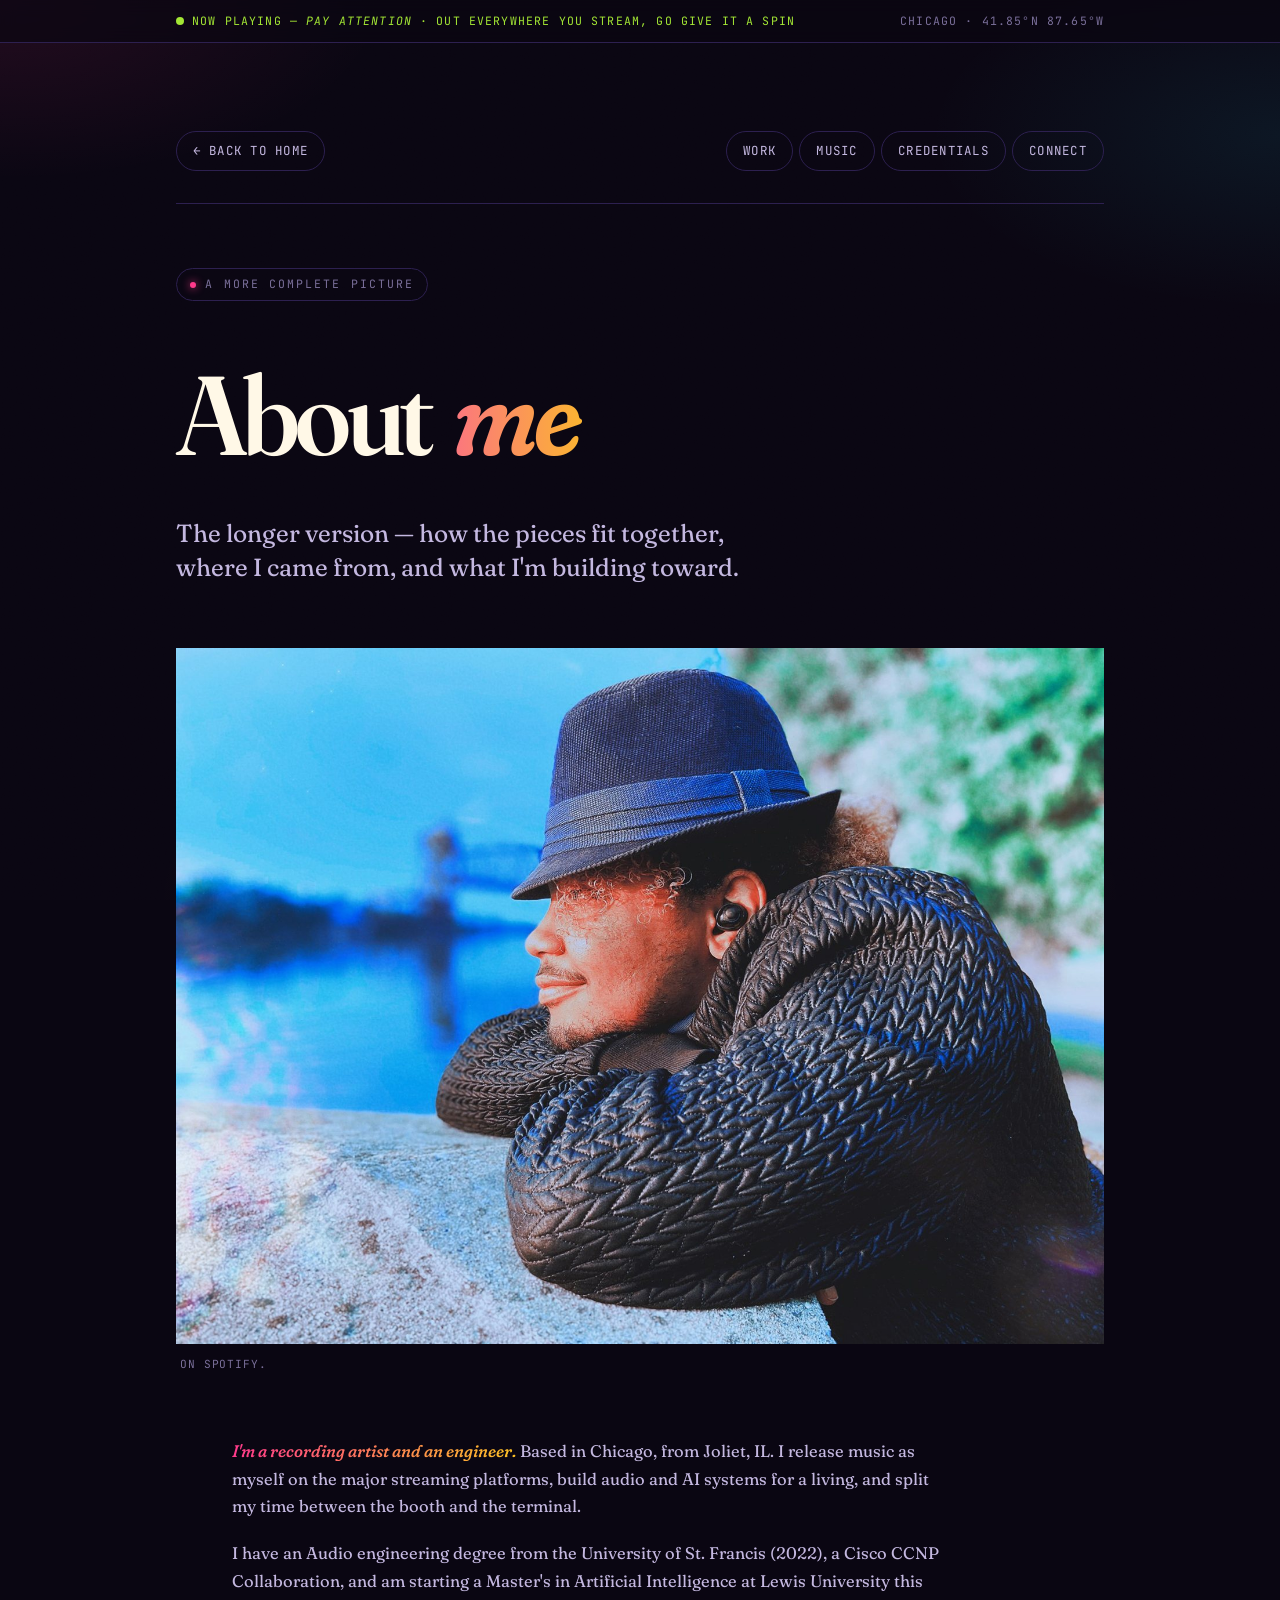
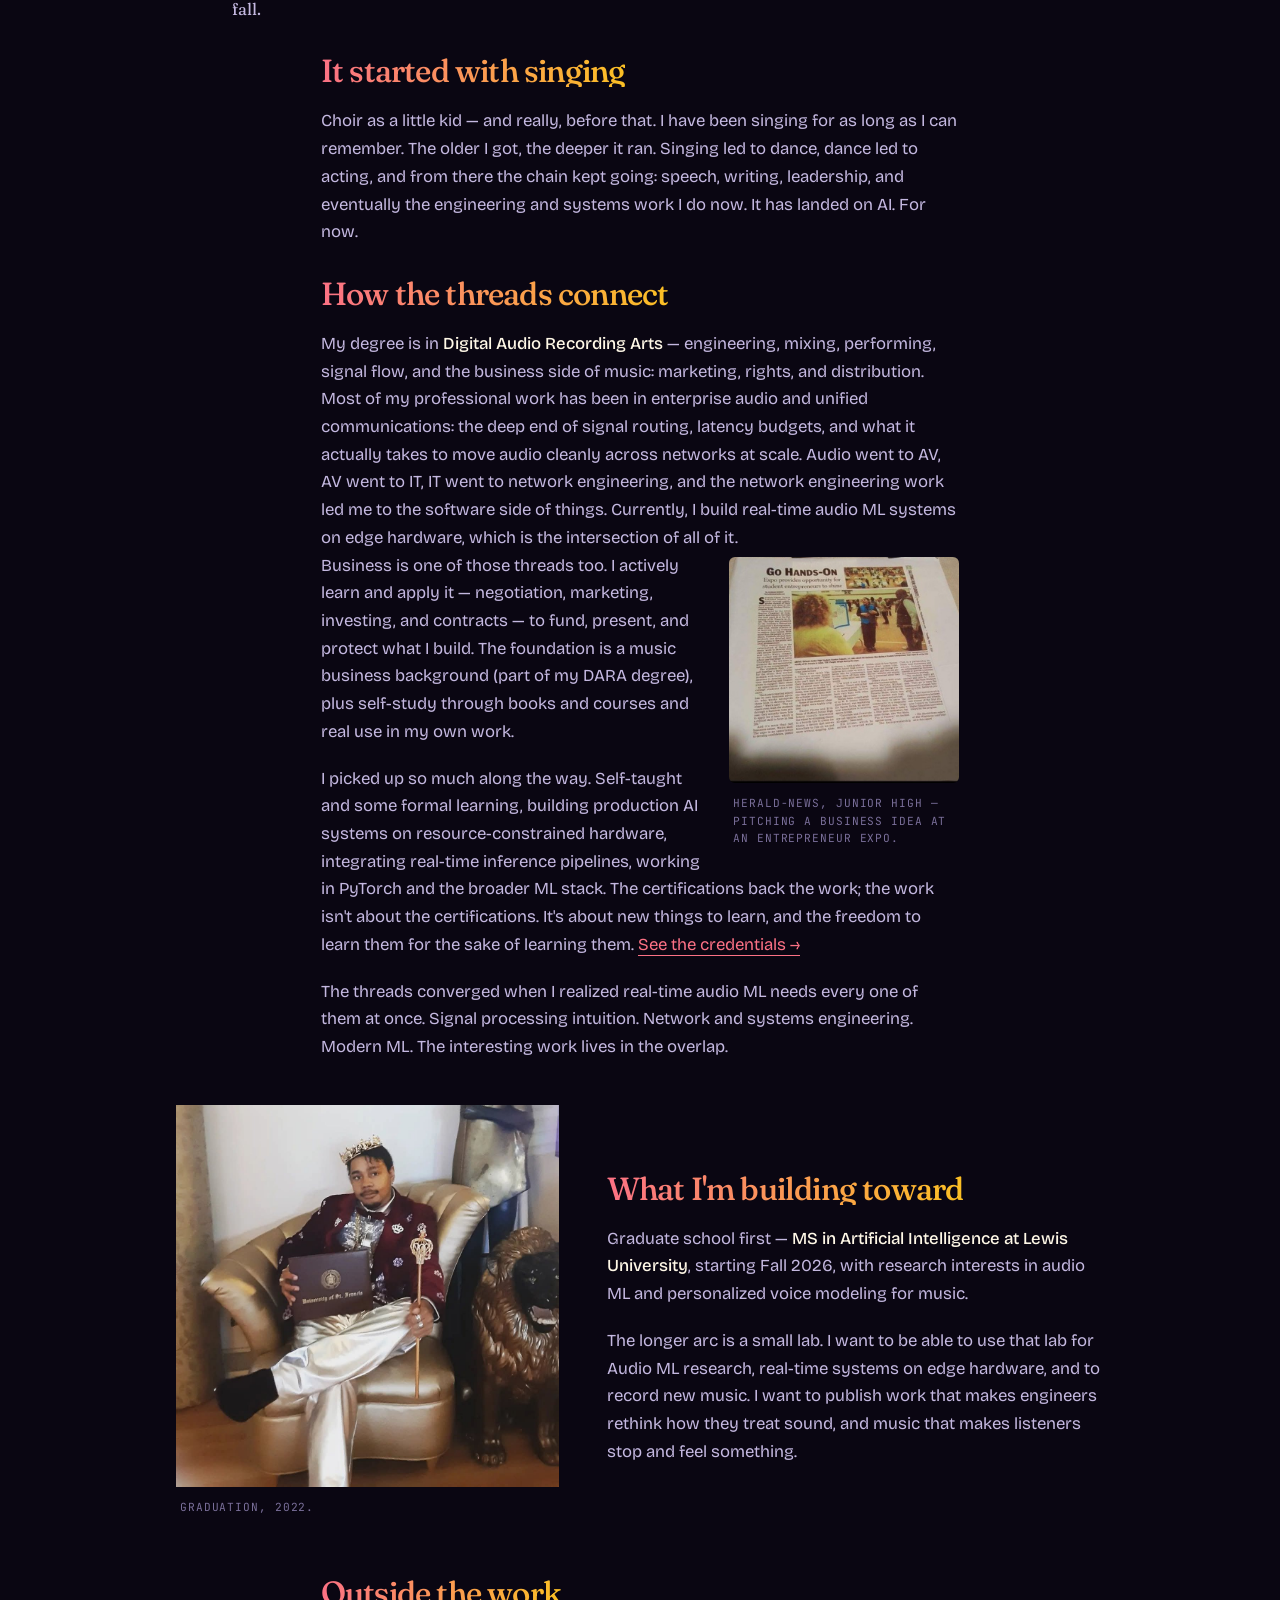
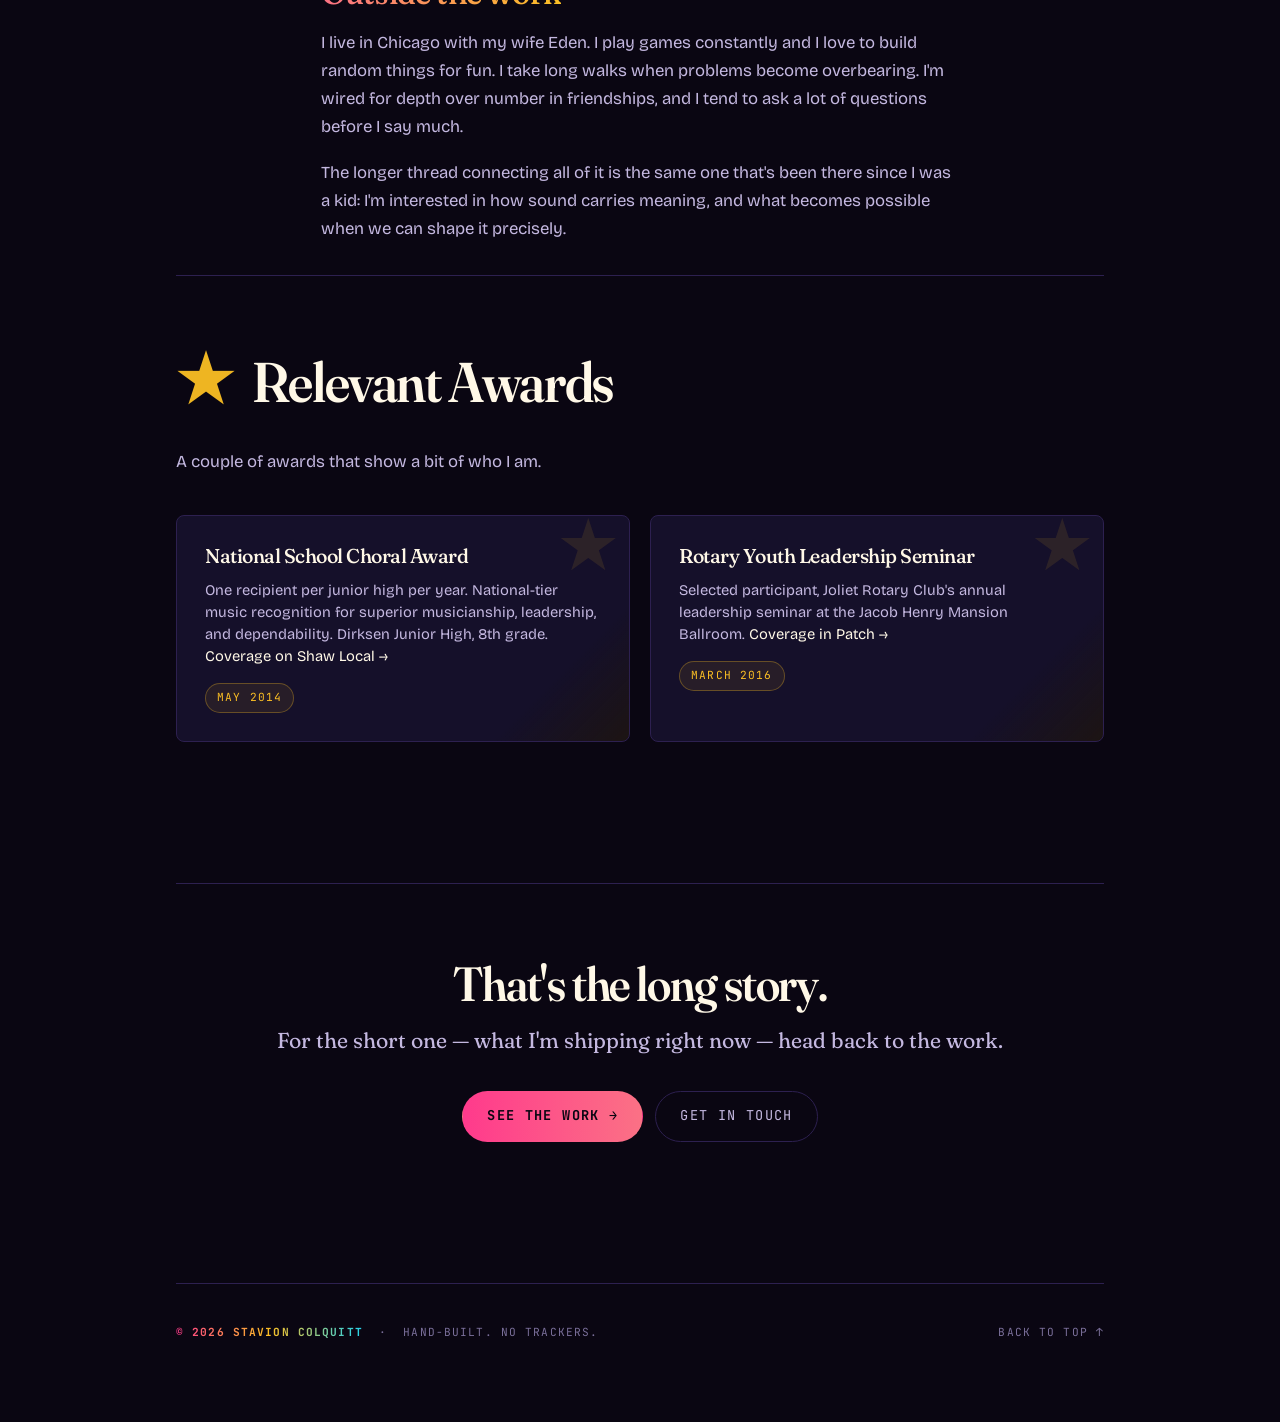
==== about.html @ 3eec1957 "Update About status bar to Now Playing; fix award link text to Shaw Local" ====
<!DOCTYPE html>
<html lang="en">
<head>
<meta charset="UTF-8">
<meta name="viewport" content="width=device-width, initial-scale=1.0">
<title>About — Stavion Colquitt</title>
<meta name="description" content="Stavion Colquitt — recording artist, audio engineer, building at the intersection of music and machine learning.">

<link rel="preconnect" href="https://fonts.googleapis.com">
<link rel="preconnect" href="https://fonts.gstatic.com" crossorigin>
<link href="https://fonts.googleapis.com/css2?family=Fraunces:opsz,wght,SOFT,WONK@9..144,300..900,0..100,0..1&family=Bricolage+Grotesque:opsz,wght@12..96,200..800&family=JetBrains+Mono:wght@400;500;700&display=swap" rel="stylesheet">

<!-- Favicon -->
<link rel="icon" type="image/svg+xml" href="favicon.svg">

<link rel="stylesheet" href="styles.css">
</head>
<body data-page="about">

<div class="grain" aria-hidden="true"></div>

<!-- STATUS BAR -->
<div class="statusbar">
  <div class="statusbar__inner">
    <span class="status-now"><span class="dot"></span> Now playing — <em>Pay Attention</em> · out everywhere you stream, go give it a spin</span>
    <span>Chicago · 41.85°N 87.65°W</span>
  </div>
</div>

<main class="container">

  <!-- TOP NAV -->
  <header class="page-header" id="top">
    <a class="back-link" href="index.html">
      <span aria-hidden="true">←</span> Back to home
    </a>

    <nav class="hero__nav" aria-label="Section navigation">
      <a href="index.html#work">Work</a>
      <a href="index.html#music">Music</a>
      <a href="credentials.html">Credentials</a>
      <a href="index.html#connect">Connect</a>
    </nav>
  </header>

  <!-- PAGE INTRO -->
  <section class="about-hero">
    <span class="hero__kicker">A more complete picture</span>
    <h1 class="page-title">About <em>me</em></h1>
    <p class="page-subtitle">
      The longer version &mdash; how the pieces fit together, where I came
      from, and what I'm building toward.
    </p>
  </section>

  <!-- HERO: present-day, Spotify artist page -->
  <figure class="photo photo--hero">
    <img src="assets/photos/photo-14.jpg" alt="Stavion Colquitt on Spotify" loading="eager">
    <figcaption>On Spotify.</figcaption>
  </figure>

  <!-- BIO LEAD -->
  <section class="bio bio--lead">
    <p>
      <strong>I'm a recording artist and an engineer.</strong> Based in
      Chicago, from Joliet, IL. I release music as myself on the major streaming
      platforms, build audio and AI systems for a living, and split my
      time between the booth and the terminal.
    </p>
    <p>
      I have an Audio engineering degree from the University of St. Francis
      (2022), a Cisco CCNP Collaboration, and am starting a Master's in
      Artificial Intelligence at Lewis University this fall.
    </p>
  </section>

  <!-- BIO: where this started -->
  <section class="bio">
    <h2 class="bio__heading">It started with singing</h2>
    <p>
      Choir as a little kid &mdash; and really, before that. I have
      been singing for as long as I can remember. The older I got, the
      deeper it ran. Singing led to dance, dance led to acting, and
      from there the chain kept going: speech, writing, leadership,
      and eventually the engineering and systems work I do now. It has
      landed on AI. For now.
    </p>
  </section>

  <!-- BIO: How the threads connect (softened — credentials live on their own page now) -->
  <section class="bio">
    <h2 class="bio__heading">How the threads connect</h2>
    <p>
      My degree is in <strong>Digital Audio Recording Arts</strong>
      &mdash; engineering, mixing, performing, signal flow, and the
      business side of music: marketing, rights, and distribution. Most of my
      professional work has been in enterprise audio and unified
      communications: the deep end of signal routing, latency budgets,
      and what it actually takes to move audio cleanly across networks
      at scale. Audio went to AV, AV went to IT, IT went to network engineering, and the network engineering work led me to the software side of things. 
      Currently, I build real-time audio ML systems on edge hardware, which is the intersection of all of it.
    </p>

    <figure class="photo photo--biz">
      <img src="assets/photos/photo-07.jpg" alt="Herald-News article: Stavion pitching a business idea at a student entrepreneur expo" loading="lazy">
      <figcaption>Herald-News, junior high &mdash; pitching a business idea at an entrepreneur expo.</figcaption>
    </figure>

    <p>
      Business is one of those threads too. I actively learn and apply it
      &mdash; negotiation, marketing, investing, and contracts &mdash; to fund,
      present, and protect what I build. The foundation is a music business
      background (part of my DARA degree), plus self-study through books and
      courses and real use in my own work.
    </p>
    <p>
      I picked up so much along the way. Self-taught and some formal learning,
      building production AI systems on resource-constrained
      hardware, integrating real-time inference pipelines, working in
      PyTorch and the broader ML stack. The certifications back the
      work; the work isn't about the certifications. It's about new things to learn, and the freedom to learn them for the sake of learning them.
      <a href="credentials.html">See the credentials &rarr;</a>
    </p>
    <p>
      The threads converged when I realized real-time audio ML
      needs every one of them at once. Signal processing intuition.
      Network and systems engineering. Modern ML. The interesting work
      lives in the overlap.
    </p>
  </section>

  <!-- PHOTO + SIDE BIO: graduation, what I'm building toward -->
  <div class="photo-with-text">
    <figure class="photo">
      <img src="assets/photos/photo-04.jpg" alt="College graduation with crown and scepter" loading="lazy">
      <figcaption>Graduation, 2022.</figcaption>
    </figure>

    <div class="bio bio--side">
      <h2 class="bio__heading">What I'm building toward</h2>
      <p>
        Graduate school first &mdash; <strong>MS in Artificial
        Intelligence at Lewis University</strong>, starting Fall 2026,
        with research interests in audio ML and personalized voice
        modeling for music.
      </p>
      <p>
        The longer arc is a small lab. I want to be able to use that lab for Audio ML research, real-time
        systems on edge hardware, and to record new music. I want to
        publish work that makes engineers rethink how they treat sound,
        and music that makes listeners stop and feel something.
      </p>
    </div>
  </div>

  <!-- BIO: outside the work -->
  <section class="bio">
    <h2 class="bio__heading">Outside the work</h2>
    <p>
      I live in Chicago with my wife Eden. I play games constantly
      and I love to build random things for fun. I take long walks when
      problems become overbearing. I'm wired for depth over
      number in friendships, and I tend to ask a lot of questions
      before I say much.
    </p>
    <p>
      The longer thread connecting all of it is the same one that's
      been there since I was a kid: I'm interested in how sound carries
      meaning, and what becomes possible when we can shape it
      precisely.
    </p>
  </section>

  <!-- RELEVANT AWARDS -->
  <section class="section" id="honors" style="--accent: var(--gold);">
    <div class="section__head">
      <span class="section__num">★</span>
      <h2 class="section__title">Relevant Awards</h2>
    </div>
    <p class="section__intro">
      A couple of awards that show a bit of who I am.
    </p>
    <div class="honors-grid">
      <div class="honor-card">
        <h3 class="honor-card__title">National School Choral Award</h3>
        <p class="honor-card__desc">
          One recipient per junior high per year. National-tier music
          recognition for superior musicianship, leadership, and
          dependability. Dirksen Junior High, 8th grade.
          <a href="https://www.shawlocal.com/2014/05/29/d-86-eighth-grade-students-receive-music-awards/amt1aq/" target="_blank" rel="noopener">Coverage on Shaw Local &rarr;</a>
        </p>
        <span class="honor-card__year">May 2014</span>
      </div>

      <div class="honor-card">
        <h3 class="honor-card__title">Rotary Youth Leadership Seminar</h3>
        <p class="honor-card__desc">
          Selected participant, Joliet Rotary Club's annual leadership
          seminar at the Jacob Henry Mansion Ballroom.
          <a href="https://patch.com/illinois/joliet/joliet-central-students-participate-rotary-youth-leadership-seminar-0" target="_blank" rel="noopener">Coverage in Patch &rarr;</a>
        </p>
        <span class="honor-card__year">March 2016</span>
      </div>
    </div>
  </section>

  <!-- CTA -->
  <section class="cta">
    <h2 class="cta__heading">That's the long story.</h2>
    <p class="cta__sub">For the short one &mdash; what I'm shipping right now &mdash; head back to the work.</p>
    <div class="cta__buttons">
      <a class="cta__btn cta__btn--primary" href="index.html#work">See the work →</a>
      <a class="cta__btn" href="index.html#connect">Get in touch</a>
    </div>
  </section>

  <!-- FOOTER -->
  <footer class="footer">
    <div><span class="footer__brand">© 2026 Stavion Colquitt</span> &nbsp;·&nbsp; Hand-built. No trackers.</div>
    <a href="#top">Back to top ↑</a>
  </footer>

  <!-- LIGHTBOX -->
  <div class="lightbox" id="lightbox" role="dialog" aria-modal="true" aria-hidden="true" aria-label="Image viewer">
    <button class="lightbox__close" id="lightbox-close" aria-label="Close image viewer" type="button">&times;</button>
    <div class="lightbox__inner">
      <img class="lightbox__img" id="lightbox-img" src="" alt="">
      <p class="lightbox__caption" id="lightbox-caption"></p>
    </div>
  </div>

</main>

<script>
(function() {
  const lightbox = document.getElementById('lightbox');
  if (!lightbox) return;

  const lightboxImg = document.getElementById('lightbox-img');
  const lightboxCaption = document.getElementById('lightbox-caption');
  const closeBtn = document.getElementById('lightbox-close');

  function openLightbox(src, alt, caption) {
    lightboxImg.src = src;
    lightboxImg.alt = alt || '';
    lightboxCaption.textContent = caption || '';
    lightbox.classList.add('is-open');
    lightbox.setAttribute('aria-hidden', 'false');
    document.body.style.overflow = 'hidden';
    closeBtn.focus();
  }

  function closeLightbox() {
    lightbox.classList.remove('is-open');
    lightbox.setAttribute('aria-hidden', 'true');
    document.body.style.overflow = '';
    setTimeout(function() { lightboxImg.src = ''; }, 300);
  }

  document.querySelectorAll('.photo img').forEach(function(img) {
    img.addEventListener('click', function() {
      const figure = this.closest('figure');
      const captionEl = figure ? figure.querySelector('figcaption') : null;
      const captionText = captionEl ? captionEl.textContent.trim() : '';
      openLightbox(this.src, this.alt, captionText);
    });
  });

  closeBtn.addEventListener('click', closeLightbox);

  lightbox.addEventListener('click', function(e) {
    if (e.target === lightbox) closeLightbox();
  });

  document.addEventListener('keydown', function(e) {
    if (e.key === 'Escape' && lightbox.classList.contains('is-open')) {
      closeLightbox();
    }
  });
})();
</script>

</body>
</html>
---- styles.css ----
/* ==============================================
   STAVION COLQUITT — shared styles for index + about
   Aesthetic: late-night studio, multi-color, alive
   ============================================== */

*,*::before,*::after { box-sizing: border-box; margin: 0; padding: 0; }
html { scroll-behavior: smooth; scroll-padding-top: 2rem; }
img, iframe { max-width: 100%; display: block; }

:root {
  --bg:        #0a0612;
  --bg-2:      #15102a;
  --bg-3:      #1f1640;
  --rule:      #2d2050;
  --ink:       #fff8e7;
  --ink-soft:  #c4b8e0;
  --ink-faint: #7a6f9a;

  --pink:   #ff3a8c;
  --cyan:   #22d3ee;
  --violet: #a78bfa;
  --gold:   #fbbf24;
  --lime:   #a3e635;
  --coral:  #fb7185;
  --orange: #f97316;

  --font-display: 'Fraunces', 'Georgia', serif;
  --font-body:    'Bricolage Grotesque', 'Helvetica Neue', system-ui, sans-serif;
  --font-mono:    'JetBrains Mono', 'SF Mono', 'Menlo', monospace;

  --content-w: 64rem;
  --ease: cubic-bezier(0.2, 0.7, 0.2, 1);
}

body {
  font-family: var(--font-body);
  font-size: clamp(0.95rem, 0.85rem + 0.4vw, 1.05rem);
  line-height: 1.6;
  color: var(--ink);
  background: var(--bg);
  background-image:
    radial-gradient(ellipse 60% 40% at 0% 0%, rgba(255, 58, 140, 0.10) 0%, transparent 50%),
    radial-gradient(ellipse 50% 35% at 100% 15%, rgba(34, 211, 238, 0.08) 0%, transparent 55%),
    radial-gradient(ellipse 70% 45% at 50% 100%, rgba(251, 191, 36, 0.06) 0%, transparent 55%);
  background-attachment: fixed;
  min-height: 100vh;
  -webkit-font-smoothing: antialiased;
  overflow-x: hidden;
}

.grain {
  position: fixed; inset: 0; pointer-events: none; z-index: 1;
  opacity: 0.04; mix-blend-mode: overlay;
  background-image: url("data:image/svg+xml;utf8,<svg xmlns='http://www.w3.org/2000/svg' width='180' height='180'><filter id='n'><feTurbulence type='fractalNoise' baseFrequency='0.85' numOctaves='2' seed='3'/><feColorMatrix values='0 0 0 0 1 0 0 0 0 0.9 0 0 0 0 0.95 0 0 0 0.7 0'/></filter><rect width='180' height='180' filter='url(%23n)' opacity='0.65'/></svg>");
}

h1, h2, h3 {
  font-family: var(--font-display);
  font-weight: 600;
  line-height: 1;
  letter-spacing: -0.025em;
  font-variation-settings: "opsz" 144, "SOFT" 30, "WONK" 0;
  color: var(--ink);
}

em { font-style: italic; font-variation-settings: "opsz" 144, "SOFT" 100, "WONK" 1; }

.mono { font-family: var(--font-mono); font-size: 0.78rem; letter-spacing: 0.06em; text-transform: uppercase; }

a { color: var(--ink); text-decoration: none; transition: color 180ms var(--ease); }

code {
  font-family: var(--font-mono);
  font-size: 0.85em;
  background: rgba(255, 248, 231, 0.06);
  padding: 0.1em 0.4em;
  border-radius: 3px;
  color: var(--cyan);
}

/* ============================================================
   STATUS BAR
   ============================================================ */
.statusbar {
  position: relative; z-index: 3;
  border-bottom: 1px solid var(--rule);
  background: rgba(10, 6, 18, 0.7);
  backdrop-filter: blur(8px);
}
.statusbar__inner {
  max-width: var(--content-w); margin: 0 auto;
  padding: 0.75rem clamp(1.25rem, 4vw, 3rem);
  display: flex; justify-content: space-between; align-items: center;
  flex-wrap: wrap; gap: 1rem;
  font-family: var(--font-mono); font-size: 0.72rem;
  letter-spacing: 0.1em; text-transform: uppercase; color: var(--ink-faint);
}
.status-now { display: inline-flex; align-items: center; gap: 0.5rem; color: var(--lime); }
.dot {
  display: inline-block;
  width: 8px; height: 8px; border-radius: 50%; background: var(--lime);
  animation: pulse 2s infinite;
}
@keyframes pulse {
  0%   { box-shadow: 0 0 0 0 rgba(163, 230, 53, 0.6); }
  70%  { box-shadow: 0 0 0 8px rgba(163, 230, 53, 0); }
  100% { box-shadow: 0 0 0 0 rgba(163, 230, 53, 0); }
}

.container {
  position: relative; z-index: 2;
  max-width: var(--content-w); margin: 0 auto;
  padding: clamp(2rem, 5vw, 4rem) clamp(1.25rem, 4vw, 3rem);
}

/* ============================================================
   HERO (home page)
   ============================================================ */
.hero { padding: clamp(2rem, 6vw, 5rem) 0 clamp(3rem, 8vw, 6rem); position: relative; }

.hero__kicker {
  display: inline-flex; align-items: center; gap: 0.6rem;
  font-family: var(--font-mono); font-size: 0.72rem;
  letter-spacing: 0.18em; text-transform: uppercase;
  color: var(--ink-faint); margin-bottom: 2rem;
  padding: 0.4rem 0.8rem; border: 1px solid var(--rule); border-radius: 999px;
}
.hero__kicker::before {
  content: ""; width: 6px; height: 6px; border-radius: 50%;
  background: var(--pink); box-shadow: 0 0 8px var(--pink);
}

.hero__name {
  font-size: clamp(3.5rem, 13vw, 9rem);
  font-weight: 600; line-height: 0.88;
  letter-spacing: -0.04em; margin-bottom: 2rem;
  font-variation-settings: "opsz" 144, "SOFT" 30, "WONK" 0;
  background: linear-gradient(100deg,
    var(--ink) 0%, var(--ink) 30%,
    var(--pink) 45%, var(--gold) 60%,
    var(--cyan) 78%, var(--ink) 95%);
  background-size: 200% 100%;
  background-position: 0% 50%;
  -webkit-background-clip: text; background-clip: text;
  -webkit-text-fill-color: transparent; color: transparent;
  animation: sweep 8s ease-in-out infinite;
}
@keyframes sweep {
  0%, 100% { background-position: 0% 50%; }
  50%      { background-position: 100% 50%; }
}

.hero__tag {
  font-family: var(--font-display);
  font-size: clamp(1.35rem, 2.6vw, 1.85rem);
  line-height: 1.3; font-weight: 400; max-width: 32ch;
  color: var(--ink-soft);
  font-variation-settings: "opsz" 36, "SOFT" 60;
  margin-bottom: 2.5rem;
}
.hero__tag b {
  font-weight: 400;
  background: linear-gradient(90deg, var(--pink), var(--coral));
  -webkit-background-clip: text; background-clip: text;
  -webkit-text-fill-color: transparent;
}

.hero__nav { display: flex; flex-wrap: wrap; gap: 0.4rem; }
.hero__nav a {
  font-family: var(--font-mono); font-size: 0.78rem;
  letter-spacing: 0.1em; text-transform: uppercase;
  padding: 0.55rem 1rem;
  border: 1px solid var(--rule); border-radius: 999px;
  color: var(--ink-soft);
  transition: all 200ms var(--ease);
}
.hero__nav a:hover { border-color: currentColor; transform: translateY(-2px); }
.hero__nav a:nth-child(1):hover { color: var(--cyan); }
.hero__nav a:nth-child(2):hover { color: var(--pink); }
.hero__nav a:nth-child(3):hover { color: var(--violet); }
.hero__nav a:nth-child(4):hover { color: var(--lime); }
.hero__nav a:nth-child(5):hover { color: var(--coral); }

/* ============================================================
   STATS
   ============================================================ */
.stats {
  display: grid; grid-template-columns: repeat(3, 1fr); gap: 0;
  border-top: 1px solid var(--rule); border-bottom: 1px solid var(--rule);
  margin-bottom: 4rem;
}
.stat { padding: 1.5rem clamp(0.75rem, 2vw, 1.5rem); border-right: 1px solid var(--rule); }
.stat:last-child { border-right: none; }
.stat__num {
  font-family: var(--font-display);
  font-size: clamp(1.75rem, 4vw, 2.75rem);
  font-weight: 600; line-height: 1;
  font-variation-settings: "opsz" 96, "SOFT" 30;
  margin-bottom: 0.4rem;
}
.stat:nth-child(1) .stat__num { color: var(--cyan); }
.stat:nth-child(2) .stat__num { color: var(--pink); }
.stat:nth-child(3) .stat__num { color: var(--violet); }
.stat__label {
  font-family: var(--font-mono); font-size: 0.65rem;
  letter-spacing: 0.1em; text-transform: uppercase;
  color: var(--ink-faint); line-height: 1.3;
}
@media (max-width: 640px) {
  .stats { grid-template-columns: 1fr; }
  .stat { border-right: none; border-bottom: 1px solid var(--rule); }
  .stat:last-child { border-bottom: none; }
}

/* ============================================================
   SECTIONS
   ============================================================ */
.section { padding: clamp(3rem, 6vw, 5rem) 0; border-top: 1px solid var(--rule); position: relative; }
.section__head {
  display: flex; align-items: baseline; gap: 1.25rem;
  margin-bottom: 2.5rem; flex-wrap: wrap;
}
.section__num {
  font-family: var(--font-mono); font-weight: 700;
  font-size: clamp(2.5rem, 6vw, 4rem); line-height: 0.85;
  letter-spacing: -0.02em;
  color: var(--accent, var(--ink)); opacity: 0.95;
}
.section__title {
  font-family: var(--font-display);
  font-size: clamp(2rem, 5vw, 3.5rem);
  line-height: 0.95; font-weight: 600;
  font-variation-settings: "opsz" 96, "SOFT" 30;
}
.section__intro {
  font-size: 1.05rem; line-height: 1.55;
  max-width: 65ch; color: var(--ink-soft); margin-bottom: 2.5rem;
}
.section__intro a { color: var(--accent); border-bottom: 1px solid currentColor; padding-bottom: 0.05em; }

#work    { --accent: var(--cyan);   }
#music   { --accent: var(--pink);   }
#study   { --accent: var(--violet); }
#socials { --accent: var(--orange); }
#connect { --accent: var(--lime);   }

/* ============================================================
   PROJECTS
   ============================================================ */
.projects { display: grid; grid-template-columns: repeat(auto-fit, minmax(min(100%, 22rem), 1fr)); gap: 1.25rem; }
.project {
  background: var(--bg-2);
  border: 1px solid var(--rule);
  border-top: 3px solid var(--accent);
  border-radius: 6px; padding: 1.5rem; position: relative;
  transition: transform 250ms var(--ease), border-color 250ms var(--ease), box-shadow 250ms var(--ease);
}
.project:hover {
  transform: translateY(-4px);
  box-shadow: 0 12px 32px -8px rgba(0, 0, 0, 0.5), 0 0 0 1px var(--accent);
}
.project__head {
  display: flex; justify-content: space-between; align-items: baseline;
  flex-wrap: wrap; gap: 0.5rem 1rem; margin-bottom: 0.85rem;
}
.project__title { font-size: 1.4rem; font-variation-settings: "opsz" 48, "SOFT" 40; font-weight: 600; line-height: 1.1; }
.project__year { color: var(--accent); font-family: var(--font-mono); font-size: 0.75rem; letter-spacing: 0.08em; }
.project__desc { color: var(--ink-soft); font-size: 0.95rem; line-height: 1.55; margin-bottom: 1.2rem; }
.project__tags { display: flex; flex-wrap: wrap; gap: 0.4rem; list-style: none; margin-bottom: 1.25rem; }
.project__tags li {
  font-family: var(--font-mono); font-size: 0.68rem;
  padding: 0.25rem 0.6rem;
  background: rgba(34, 211, 238, 0.1);
  border: 1px solid rgba(34, 211, 238, 0.25);
  color: var(--cyan); border-radius: 3px; letter-spacing: 0.04em;
}
.project__link {
  font-family: var(--font-mono); font-size: 0.75rem;
  text-transform: uppercase; letter-spacing: 0.1em;
  color: var(--accent); display: inline-flex; align-items: center; gap: 0.4rem;
  border-bottom: 1px solid currentColor; padding-bottom: 0.15rem;
  transition: gap 200ms var(--ease);
}
.project__link:hover { gap: 0.7rem; }
.project--ghost { opacity: 0.65; background: transparent; border-style: dashed; }
.project--ghost .project__title { font-style: italic; }

/* ============================================================
   MUSIC
   ============================================================ */
.music-grid { display: grid; grid-template-columns: 1fr; gap: 2rem; align-items: start; }
@media (min-width: 780px) { .music-grid { grid-template-columns: 1.5fr 1fr; } }
.music-embed { border-radius: 12px; overflow: hidden; border: 1px solid var(--rule); background: var(--bg-2); position: relative; }
.music-embed::before {
  content: "♪ NOW PLAYING";
  position: absolute; top: 0.85rem; left: 0.85rem; z-index: 2;
  font-family: var(--font-mono); font-size: 0.65rem;
  letter-spacing: 0.15em; color: var(--pink);
  background: rgba(10, 6, 18, 0.8); padding: 0.3rem 0.65rem;
  border-radius: 999px; border: 1px solid var(--pink);
  pointer-events: none;
}
.music-embed iframe { width: 100%; height: 380px; border: none; }
.music-links { list-style: none; display: flex; flex-direction: column; gap: 0; }
.music-links li { border-bottom: 1px solid var(--rule); }
.music-links li:last-child { border-bottom: none; }
.music-links a {
  display: flex; justify-content: space-between; align-items: center;
  padding: 1rem 0.25rem;
  font-family: var(--font-mono); font-size: 0.82rem;
  letter-spacing: 0.04em; text-transform: uppercase;
  transition: all 200ms var(--ease);
}
.music-links a::after { content: "→"; color: var(--pink); transition: transform 200ms var(--ease); }
.music-links a:hover { color: var(--pink); padding-left: 0.75rem; }
.music-links a:hover::after { transform: translateX(4px); }

/* ============================================================
   TIMELINE
   ============================================================ */
.timeline { list-style: none; display: flex; flex-direction: column; gap: 0; position: relative; padding-left: 1.5rem; }
.timeline::before {
  content: ""; position: absolute;
  left: 0; top: 1rem; bottom: 1rem; width: 2px;
  background: linear-gradient(to bottom, var(--violet) 0%, var(--rule) 25%, var(--rule) 100%);
}
.timeline__item {
  display: grid; grid-template-columns: 7rem 1fr; gap: 1.5rem;
  padding: 1.5rem 0 1.5rem 1.5rem; position: relative;
}
.timeline__item::before {
  content: ""; position: absolute;
  left: -1.5rem; top: 2rem;
  width: 12px; height: 12px;
  background: var(--bg-2); border: 2px solid var(--ink-faint);
  border-radius: 50%; z-index: 2;
  transform: translate(-50%, -50%);
}
.timeline__item--current::before {
  background: var(--lime); border-color: var(--lime);
  animation: pulse-current 2.5s infinite;
}
@keyframes pulse-current {
  0%, 100% { box-shadow: 0 0 0 0 rgba(163, 230, 53, 0.6); }
  50%      { box-shadow: 0 0 0 10px rgba(163, 230, 53, 0); }
}
.timeline__year { color: var(--violet); font-family: var(--font-mono); font-size: 0.78rem; letter-spacing: 0.06em; text-transform: uppercase; padding-top: 0.4rem; }
.timeline__title { font-size: 1.35rem; font-variation-settings: "opsz" 48, "SOFT" 40; font-weight: 500; margin-bottom: 0.3rem; line-height: 1.2; }
.timeline__where { color: var(--ink-soft); font-size: 0.95rem; margin-bottom: 0.4rem; }
.timeline__note {
  font-family: var(--font-mono); font-size: 0.7rem; color: var(--lime);
  letter-spacing: 0.1em; text-transform: uppercase;
  display: inline-flex; align-items: center; gap: 0.4rem;
  padding: 0.3rem 0.65rem;
  background: rgba(163, 230, 53, 0.08);
  border: 1px solid rgba(163, 230, 53, 0.3);
  border-radius: 999px;
}
.timeline__note .dot { background: var(--lime); width: 6px; height: 6px; }
@media (max-width: 640px) { .timeline__item { grid-template-columns: 1fr; gap: 0.3rem; } }

/* ============================================================
   HONORS (now on about page)
   ============================================================ */
.honors-grid { display: grid; grid-template-columns: repeat(auto-fit, minmax(min(100%, 20rem), 1fr)); gap: 1.25rem; }
.honor-card {
  padding: 1.75rem;
  background: linear-gradient(135deg, var(--bg-2) 0%, var(--bg-2) 80%, rgba(251, 191, 36, 0.08) 100%);
  border: 1px solid var(--rule); border-radius: 8px;
  position: relative; overflow: hidden;
  transition: all 300ms var(--ease);
}
.honor-card::before {
  content: "★"; position: absolute;
  top: -0.5rem; right: 0.5rem; font-size: 4.5rem;
  color: var(--gold); opacity: 0.1;
  font-family: var(--font-display); line-height: 1;
}
.honor-card:hover { border-color: var(--gold); transform: translateY(-3px); }
.honor-card:hover::before { opacity: 0.18; }
.honor-card__title { font-size: 1.25rem; font-variation-settings: "opsz" 48, "SOFT" 50; font-weight: 500; margin-bottom: 0.7rem; line-height: 1.2; position: relative; z-index: 1; }
.honor-card__desc { font-size: 0.92rem; color: var(--ink-soft); line-height: 1.5; margin-bottom: 1rem; position: relative; z-index: 1; }
.honor-card__year {
  font-family: var(--font-mono); font-size: 0.7rem; color: var(--gold);
  letter-spacing: 0.1em; text-transform: uppercase;
  padding: 0.3rem 0.7rem;
  background: rgba(251, 191, 36, 0.08);
  border: 1px solid rgba(251, 191, 36, 0.3);
  border-radius: 999px; display: inline-block; position: relative; z-index: 1;
}

/* ============================================================
   CONNECT
   ============================================================ */
.connect-grid { display: grid; grid-template-columns: repeat(auto-fit, minmax(min(100%, 14rem), 1fr)); gap: 0.85rem; }
.connect-card {
  padding: 1.25rem;
  border: 1px solid var(--rule); border-radius: 8px;
  background: var(--bg-2);
  transition: all 200ms var(--ease); display: block;
}
.connect-card:hover { border-color: var(--lime); transform: translateY(-2px); background: var(--bg-3); }
.connect-card__label { font-family: var(--font-mono); font-size: 0.65rem; letter-spacing: 0.15em; text-transform: uppercase; color: var(--lime); margin-bottom: 0.5rem; }
.connect-card__value { font-family: var(--font-mono); font-size: 0.92rem; color: var(--ink); }

/* ============================================================
   ABOUT-ME PAGE — specific layout
   ============================================================ */

/* Top nav with back link */
.page-header {
  display: flex;
  justify-content: space-between;
  align-items: center;
  flex-wrap: wrap;
  gap: 1.25rem;
  padding: 1.5rem 0 2rem;
  border-bottom: 1px solid var(--rule);
  margin-bottom: clamp(2rem, 5vw, 4rem);
}

.back-link {
  font-family: var(--font-mono);
  font-size: 0.78rem;
  letter-spacing: 0.1em;
  text-transform: uppercase;
  color: var(--ink-soft);
  display: inline-flex;
  align-items: center;
  gap: 0.5rem;
  padding: 0.55rem 1rem;
  border: 1px solid var(--rule);
  border-radius: 999px;
  transition: all 200ms var(--ease);
}
.back-link:hover { color: var(--coral); border-color: var(--coral); transform: translateX(-3px); }

.back-links {
  display: flex;
  flex-wrap: wrap;
  gap: 0.5rem;
}

/* About hero */
.about-hero {
  margin-bottom: clamp(2.5rem, 5vw, 4rem);
}

.page-title {
  font-size: clamp(3rem, 10vw, 7rem);
  line-height: 1.0;
  font-weight: 600;
  letter-spacing: -0.04em;
  margin: 1.25rem 0 1.5rem;
  font-variation-settings: "opsz" 144, "SOFT" 30, "WONK" 0;
  padding-bottom: 0.1em;
}
.page-title em {
  background: linear-gradient(90deg, var(--coral), var(--gold));
  -webkit-background-clip: text;
  background-clip: text;
  -webkit-text-fill-color: transparent;
  display: inline-block;
  padding: 0.05em 0.25em 0.1em 0.1em;
  margin-right: -0.15em;
}

.page-subtitle {
  font-family: var(--font-display);
  font-size: clamp(1.25rem, 2.2vw, 1.55rem);
  line-height: 1.35;
  font-weight: 400;
  color: var(--ink-soft);
  max-width: 38ch;
  font-variation-settings: "opsz" 36, "SOFT" 60;
}

/* PHOTO components */
.photo {
  margin: 0 0 1rem;
}

.photo--hero {
  margin: 0 0 clamp(2.5rem, 5vw, 4rem);
}

.photo-placeholder {
  width: 100%;
  background:
    linear-gradient(135deg, rgba(255, 58, 140, 0.08) 0%, transparent 50%),
    linear-gradient(225deg, rgba(34, 211, 238, 0.08) 0%, transparent 50%),
    linear-gradient(45deg, rgba(251, 191, 36, 0.05) 0%, transparent 50%),
    var(--bg-2);
  border: 1px dashed var(--rule);
  border-radius: 10px;
  display: grid;
  place-items: center;
  position: relative;
  overflow: hidden;
  transition: border-color 250ms var(--ease);
}
.photo-placeholder:hover { border-color: var(--coral); }
.photo-placeholder[data-ratio="16/9"] { aspect-ratio: 16 / 9; }
.photo-placeholder[data-ratio="4/5"]  { aspect-ratio: 4 / 5; }
.photo-placeholder[data-ratio="3/4"]  { aspect-ratio: 3 / 4; }
.photo-placeholder[data-ratio="1/1"]  { aspect-ratio: 1 / 1; }
.photo-placeholder[data-ratio="3/2"]  { aspect-ratio: 3 / 2; }

/* Pattern overlay for placeholders */
.photo-placeholder::before {
  content: "";
  position: absolute;
  inset: 0;
  background-image:
    repeating-linear-gradient(
      45deg,
      transparent 0,
      transparent 12px,
      rgba(255, 248, 231, 0.015) 12px,
      rgba(255, 248, 231, 0.015) 24px
    );
  pointer-events: none;
}

.photo-placeholder__inner {
  text-align: center;
  padding: 1.5rem;
  position: relative;
  z-index: 1;
  display: flex;
  flex-direction: column;
  gap: 0.5rem;
  align-items: center;
}
.photo-placeholder__icon {
  font-size: clamp(2rem, 5vw, 3rem);
  filter: grayscale(0.3) opacity(0.7);
  margin-bottom: 0.25rem;
}
.photo-placeholder__name {
  font-family: var(--font-display);
  font-size: clamp(1.1rem, 2.5vw, 1.5rem);
  color: var(--ink);
  font-variation-settings: "opsz" 36, "SOFT" 40;
  font-weight: 500;
}
.photo-placeholder__hint {
  font-family: var(--font-mono);
  font-size: 0.7rem;
  color: var(--ink-faint);
  line-height: 1.6;
  letter-spacing: 0.04em;
  max-width: 24ch;
}
.photo-placeholder__hint code {
  color: var(--cyan);
  background: rgba(34, 211, 238, 0.08);
}

.photo figcaption {
  font-family: var(--font-mono);
  font-size: 0.7rem;
  letter-spacing: 0.08em;
  text-transform: uppercase;
  color: var(--ink-faint);
  margin-top: 0.75rem;
  padding-left: 0.25rem;
}

/* Photo row — 2 side by side */
.photo-row {
  display: grid;
  grid-template-columns: 1fr;
  gap: 1.25rem;
  margin: clamp(2rem, 4vw, 3rem) 0;
}
@media (min-width: 680px) {
  .photo-row { grid-template-columns: 1fr 1fr; gap: 1.5rem; }
}

/* Photo with text — single photo + paragraph beside */
.photo-with-text {
  display: grid;
  grid-template-columns: 1fr;
  gap: 2rem;
  align-items: center;
  margin: clamp(1.75rem, 3.5vw, 2.75rem) 0;
}
@media (min-width: 820px) {
  .photo-with-text { grid-template-columns: 1fr 1.3fr; gap: 3rem; }
}

/* Photo gallery — 3 squares */
.photo-gallery {
  display: grid;
  grid-template-columns: 1fr;
  gap: 1rem;
  margin: clamp(2.5rem, 5vw, 4rem) 0;
}
@media (min-width: 640px) {
  .photo-gallery { grid-template-columns: repeat(3, 1fr); }
}

/* BIO blocks — text content on about page */
.bio {
  max-width: 38em;
  margin: 0 auto clamp(1.25rem, 2.5vw, 2rem);
}
.bio--lead {
  font-size: clamp(1.35rem, 2.4vw, 1.7rem);
  line-height: 1.4;
  color: var(--ink);
  font-family: var(--font-display);
  font-variation-settings: "opsz" 36, "SOFT" 60;
  font-weight: 400;
  max-width: 30em;
}
.bio--lead strong {
  font-style: italic;
  font-variation-settings: "opsz" 36, "SOFT" 100, "WONK" 1;
  background: linear-gradient(90deg, var(--pink), var(--gold));
  -webkit-background-clip: text;
  background-clip: text;
  -webkit-text-fill-color: transparent;
  font-weight: 400;
}

.bio--side { max-width: none; margin: 0; }

.bio__heading {
  font-size: clamp(1.5rem, 3vw, 2rem);
  font-weight: 500;
  margin-bottom: 1.25rem;
  font-variation-settings: "opsz" 48, "SOFT" 40;
  background: linear-gradient(90deg, var(--coral), var(--gold));
  -webkit-background-clip: text;
  background-clip: text;
  -webkit-text-fill-color: transparent;
  display: inline-block;
}

.bio p {
  font-size: 1.05rem;
  line-height: 1.65;
  color: var(--ink-soft);
  max-width: 65ch;
}
.bio p + p { margin-top: 1.2rem; }
.bio strong { color: var(--ink); font-weight: 500; }
.bio a { color: var(--coral); border-bottom: 1px solid currentColor; }

/* CTA section on about page */
.cta {
  padding: clamp(3rem, 6vw, 5rem) 0;
  border-top: 1px solid var(--rule);
  text-align: center;
  margin-top: clamp(3rem, 5vw, 4rem);
}
.cta__heading {
  font-size: clamp(2rem, 5vw, 3rem);
  font-weight: 600;
  margin-bottom: 1rem;
  font-variation-settings: "opsz" 96, "SOFT" 30;
}
.cta__sub {
  font-family: var(--font-display);
  font-size: clamp(1.1rem, 2vw, 1.35rem);
  color: var(--ink-soft);
  margin-bottom: 2rem;
  font-variation-settings: "opsz" 36, "SOFT" 60;
}
.cta__buttons {
  display: flex;
  justify-content: center;
  flex-wrap: wrap;
  gap: 0.75rem;
}
.cta__btn {
  font-family: var(--font-mono);
  font-size: 0.85rem;
  letter-spacing: 0.1em;
  text-transform: uppercase;
  padding: 0.85rem 1.5rem;
  border-radius: 999px;
  border: 1px solid var(--rule);
  color: var(--ink-soft);
  transition: all 200ms var(--ease);
}
.cta__btn:hover { transform: translateY(-2px); border-color: var(--lime); color: var(--lime); }
.cta__btn--primary {
  background: linear-gradient(90deg, var(--pink), var(--coral));
  color: var(--bg);
  border-color: transparent;
  font-weight: 700;
}
.cta__btn--primary:hover {
  color: var(--bg);
  box-shadow: 0 8px 24px -8px rgba(255, 58, 140, 0.5);
}

/* ============================================================
   FOOTER
   ============================================================ */
.footer {
  margin-top: 4rem; padding: 2.5rem 0 1rem;
  border-top: 1px solid var(--rule);
  display: flex; justify-content: space-between; align-items: center;
  flex-wrap: wrap; gap: 1rem;
  font-family: var(--font-mono); font-size: 0.7rem;
  letter-spacing: 0.1em; text-transform: uppercase; color: var(--ink-faint);
}
.footer__brand {
  background: linear-gradient(90deg, var(--pink), var(--gold), var(--cyan));
  -webkit-background-clip: text; background-clip: text;
  -webkit-text-fill-color: transparent; font-weight: 700;
}
.footer a { color: var(--ink-faint); transition: color 200ms var(--ease); }
.footer a:hover { color: var(--lime); }

@media (prefers-reduced-motion: reduce) {
  *,*::before,*::after { animation-duration: 0.01ms !important; transition-duration: 0.01ms !important; }
  html { scroll-behavior: auto; }
  .hero__name { animation: none; background-position: 50% 50%; }
  .dot, .timeline__item--current::before { animation: none; }
}

/* ============================================================
   LIGHTBOX — click-to-zoom for credential images
   ============================================================ */
body[data-page="credentials"] .photo img {
  cursor: zoom-in;
  transition: opacity 200ms var(--ease), transform 200ms var(--ease);
}
body[data-page="credentials"] .photo img:hover {
  opacity: 0.88;
  transform: scale(1.01);
}

.lightbox {
  position: fixed;
  inset: 0;
  z-index: 100;
  background: rgba(10, 6, 18, 0.95);
  backdrop-filter: blur(12px);
  -webkit-backdrop-filter: blur(12px);
  display: none;
  align-items: center;
  justify-content: center;
  padding: clamp(1rem, 4vw, 3rem);
  opacity: 0;
  transition: opacity 250ms var(--ease);
  cursor: zoom-out;
}
.lightbox.is-open {
  display: flex;
  opacity: 1;
}

.lightbox__inner {
  max-width: 92vw;
  max-height: 92vh;
  display: flex;
  flex-direction: column;
  align-items: center;
  gap: 1.25rem;
  cursor: default;
  pointer-events: none;
}
.lightbox__inner > * { pointer-events: auto; }

.lightbox__img {
  max-width: 92vw;
  max-height: 80vh;
  width: auto;
  height: auto;
  border-radius: 6px;
  box-shadow: 0 24px 64px -12px rgba(0, 0, 0, 0.7);
  display: block;
}

.lightbox__caption {
  font-family: var(--font-mono);
  font-size: 0.78rem;
  letter-spacing: 0.08em;
  text-transform: uppercase;
  color: var(--ink-soft);
  text-align: center;
  max-width: 60ch;
  padding: 0 1rem;
}

.lightbox__close {
  position: absolute;
  top: clamp(1rem, 2.5vw, 1.5rem);
  right: clamp(1rem, 2.5vw, 1.5rem);
  width: 44px;
  height: 44px;
  border: 1px solid var(--rule);
  border-radius: 999px;
  background: rgba(10, 6, 18, 0.7);
  color: var(--ink);
  font-size: 1.5rem;
  line-height: 1;
  cursor: pointer;
  display: flex;
  align-items: center;
  justify-content: center;
  font-family: var(--font-body);
  transition: all 250ms var(--ease);
  padding: 0;
}
.lightbox__close:hover {
  border-color: var(--coral);
  color: var(--coral);
  transform: rotate(90deg);
  background: rgba(251, 113, 133, 0.1);
}


/* Business clipping — small, floated right, cropped to the article */
.photo--biz {
  float: right;
  width: 230px;
  max-width: 42%;
  margin: 0.35rem 0 1rem 1.75rem;
}
.photo--biz img {
  width: 100%;
  height: auto;
  display: block;
  border-radius: 6px;
}
@media (max-width: 640px) {
  .photo--biz {
    float: none;
    width: 100%;
    max-width: 100%;
    margin: 1rem 0 1.25rem;
  }
}
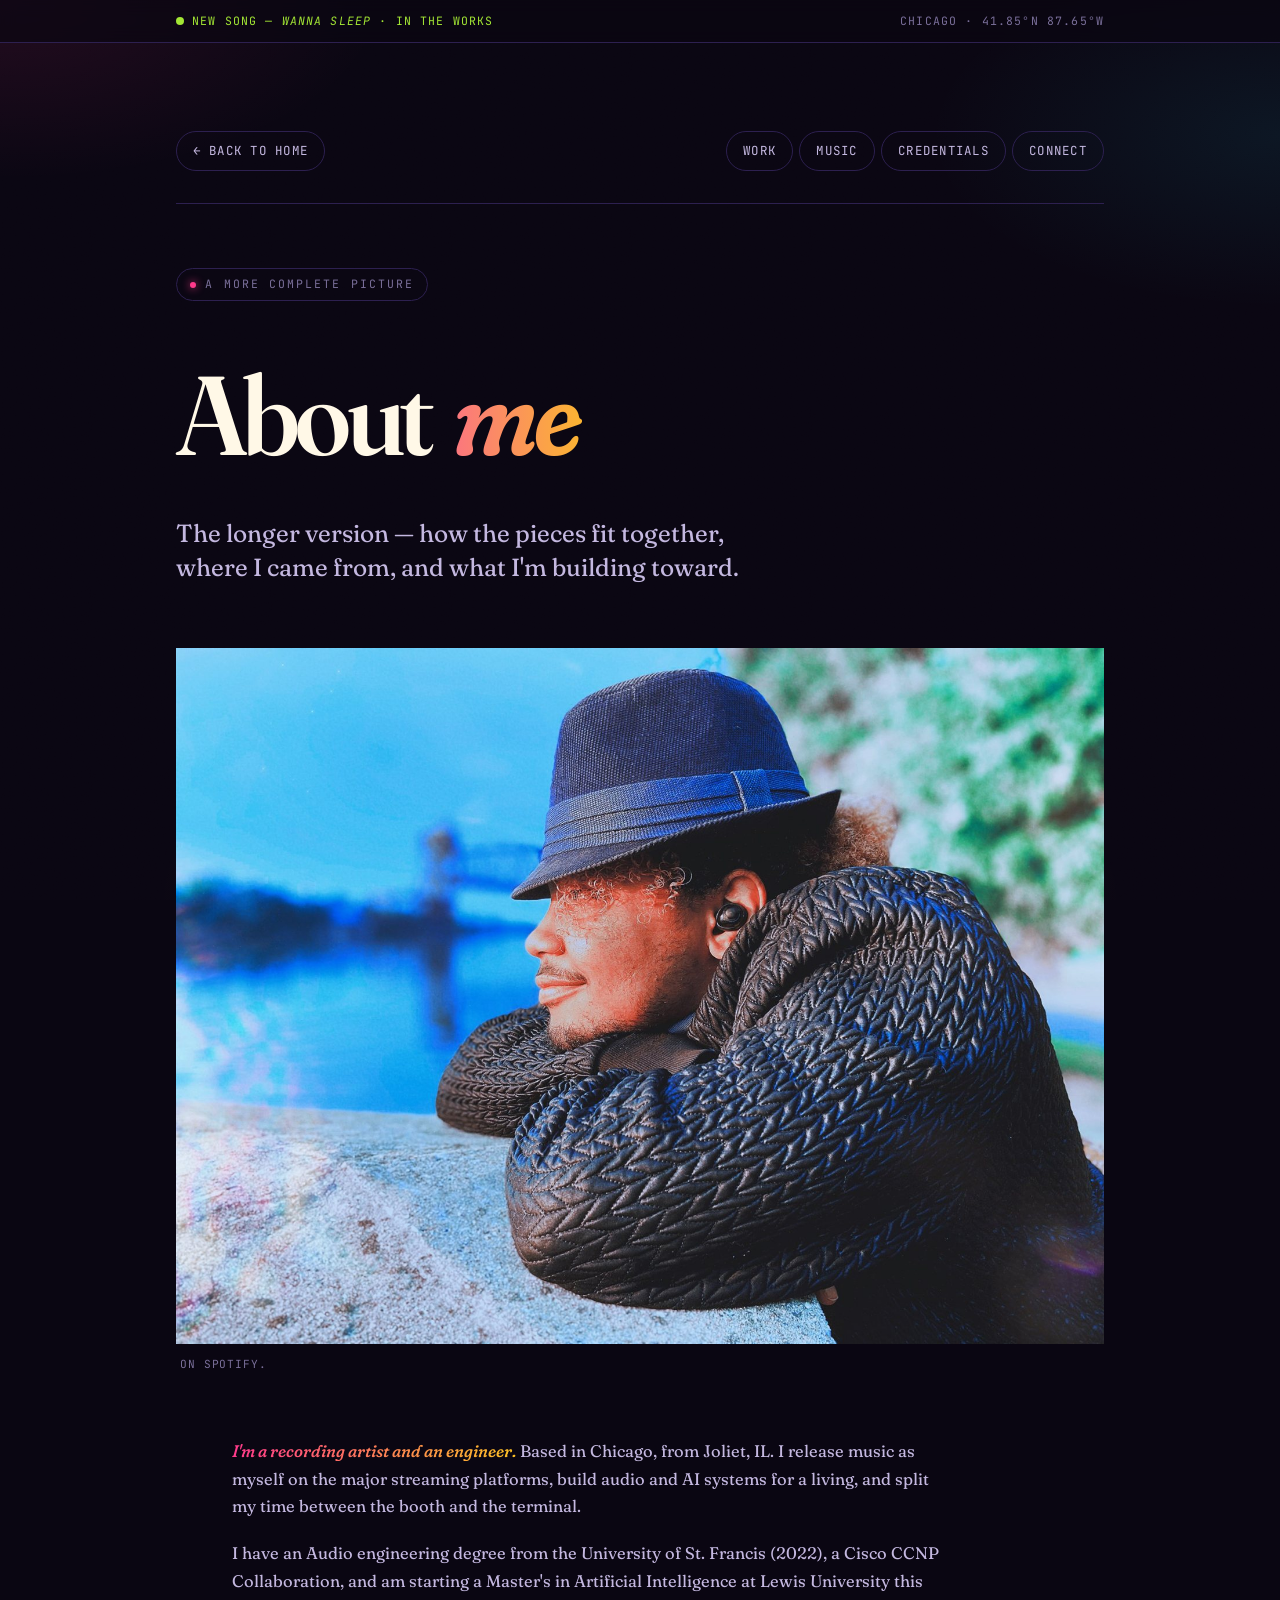
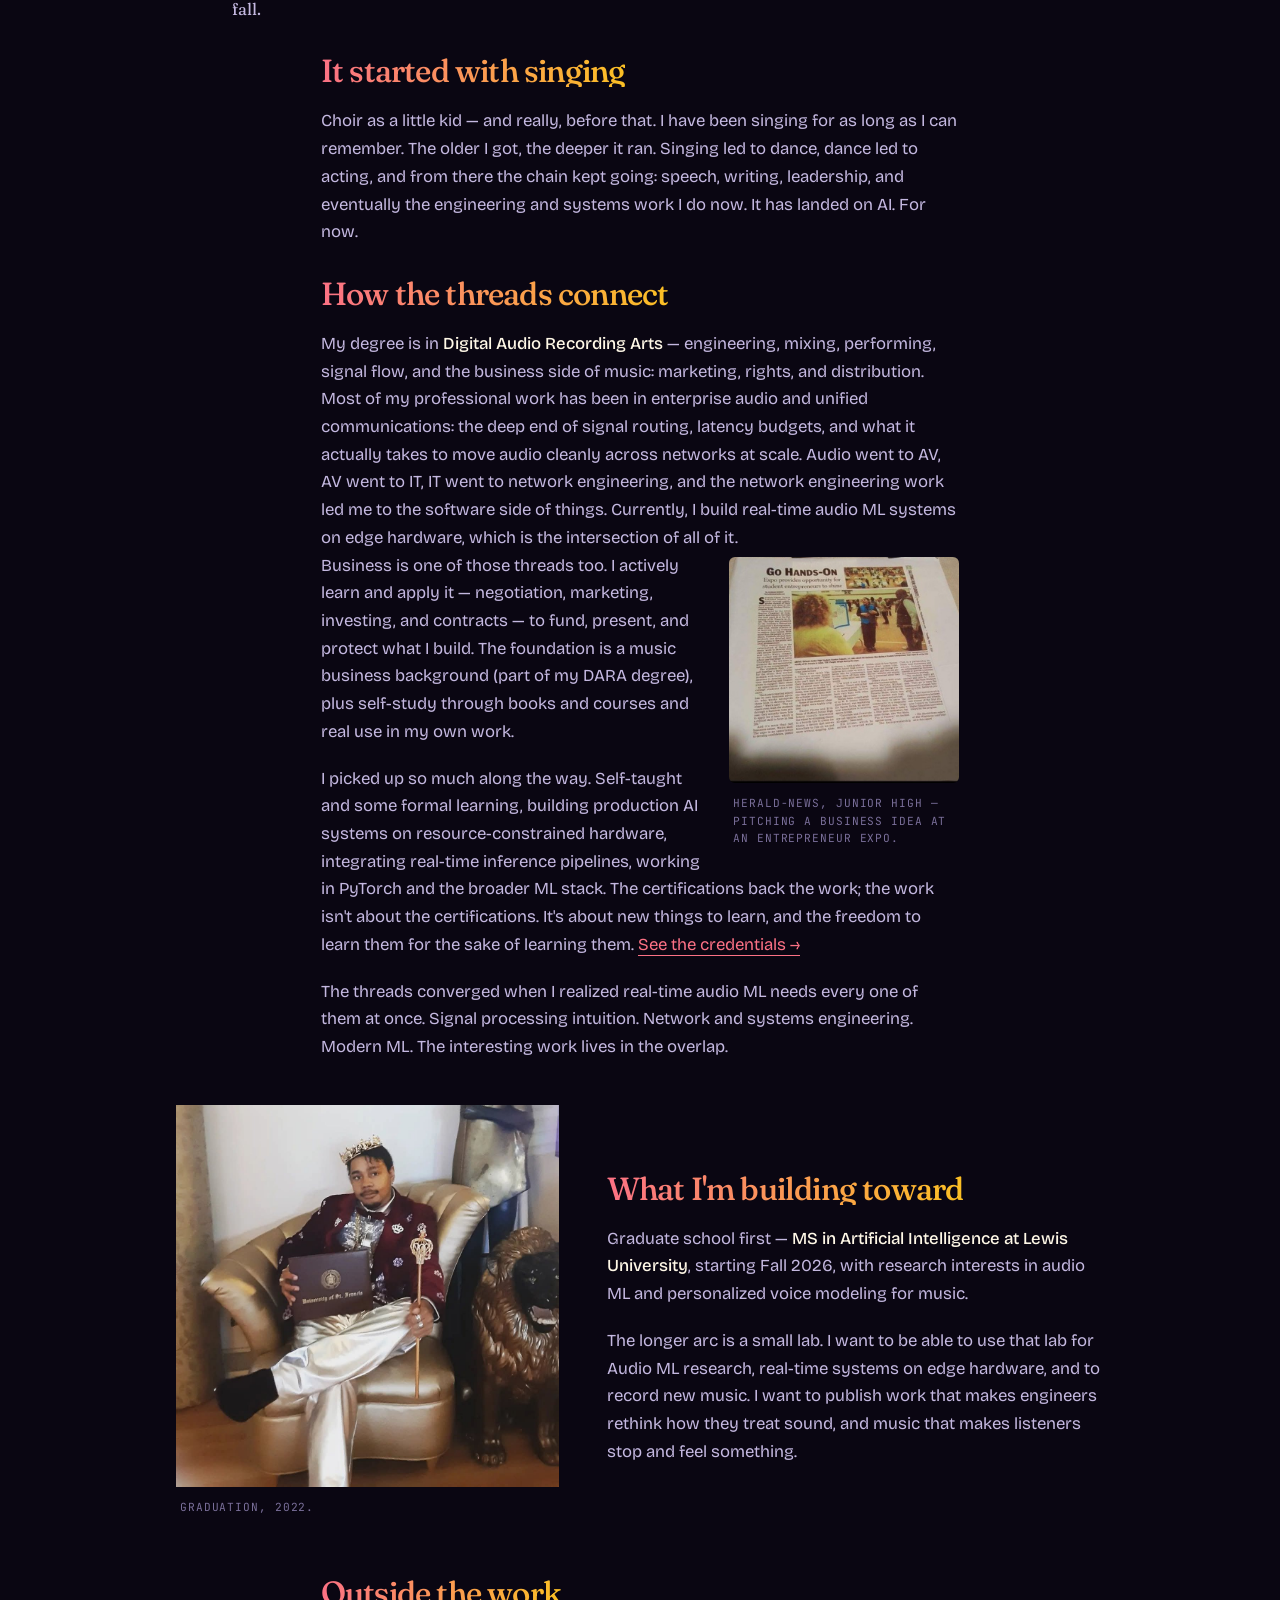
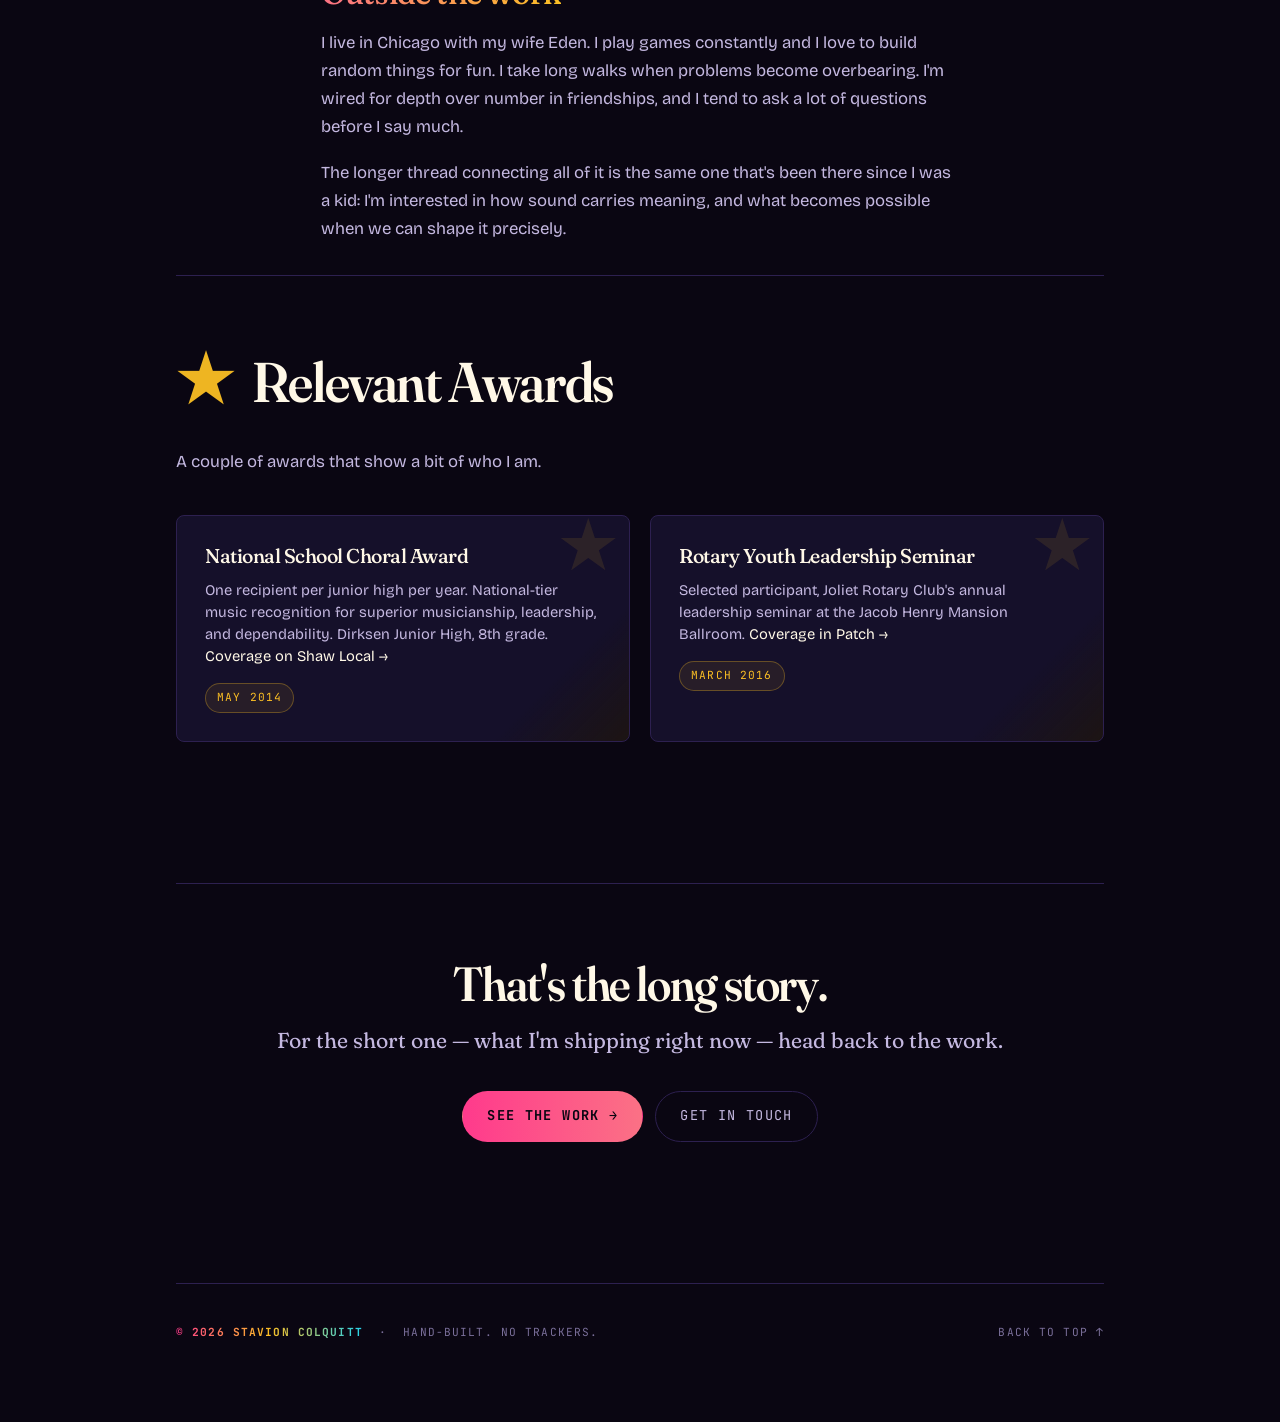
==== commit 08b15ec3: "Update about page status ticker to Wanna Sleep; wire in status.js" ====
--- a/about.html
+++ b/about.html
@@ -14,6 +14,7 @@
 <link rel="icon" type="image/svg+xml" href="favicon.svg">
 
 <link rel="stylesheet" href="styles.css">
+<script defer src="status.js"></script>
 </head>
 <body data-page="about">
 
@@ -22,7 +23,7 @@
 <!-- STATUS BAR -->
 <div class="statusbar">
   <div class="statusbar__inner">
-    <span class="status-now"><span class="dot"></span> Now playing — <em>Pay Attention</em> · out everywhere you stream, go give it a spin</span>
+    <span class="status-now"><span class="dot"></span> New song — <em>Wanna Sleep</em> · in the works</span>
     <span>Chicago · 41.85°N 87.65°W</span>
   </div>
 </div>
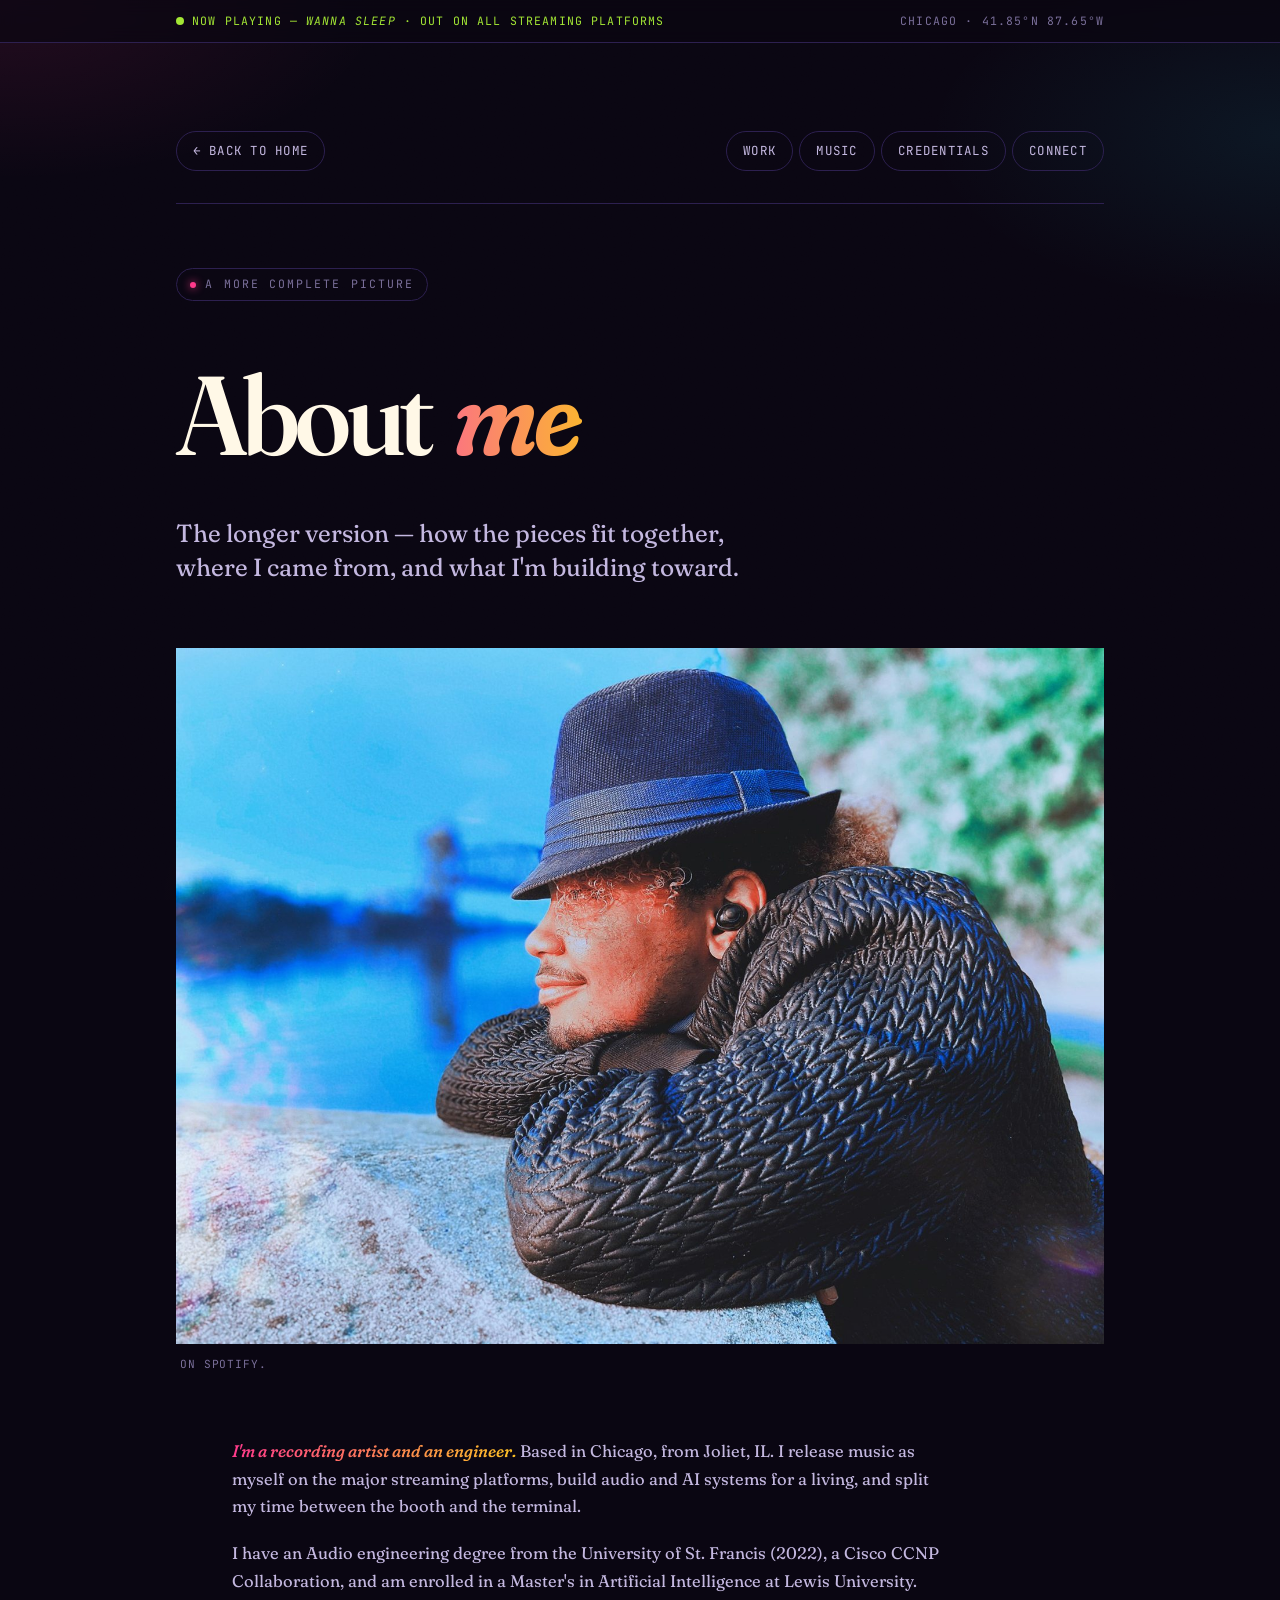
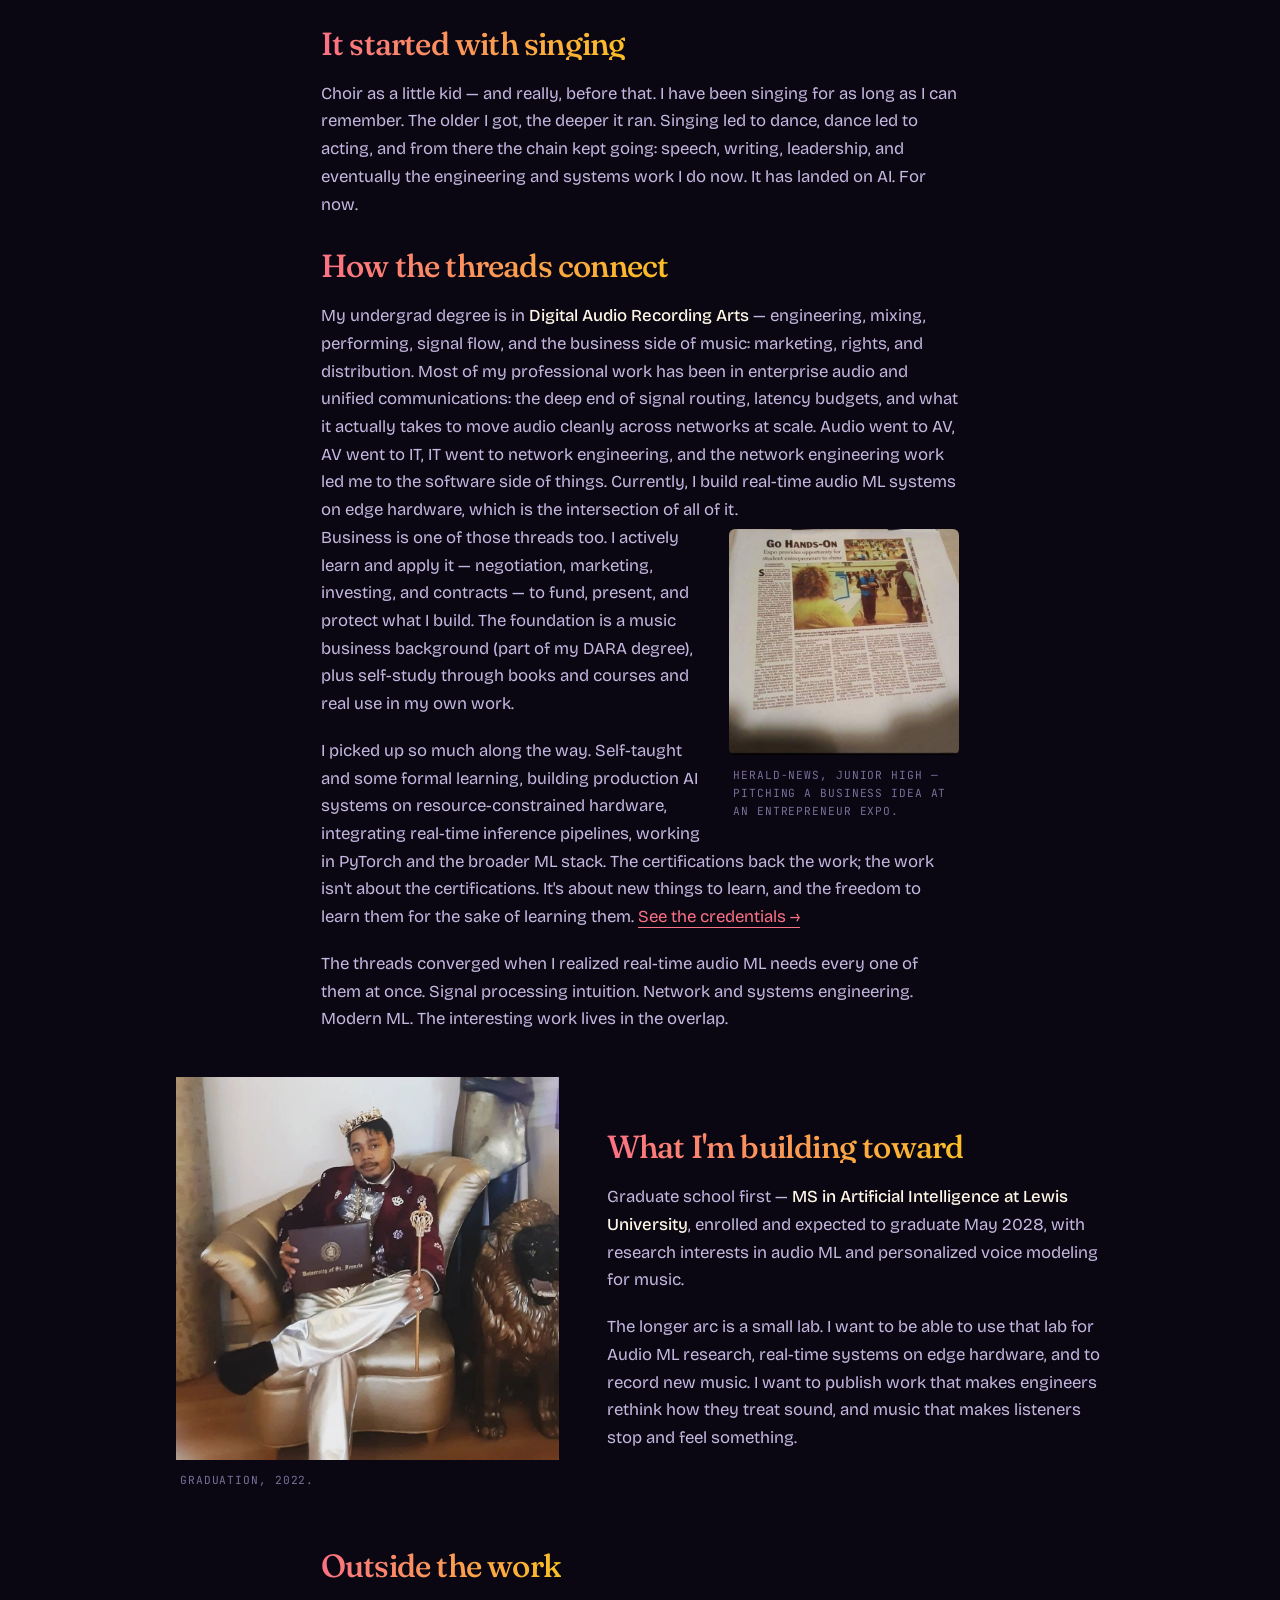
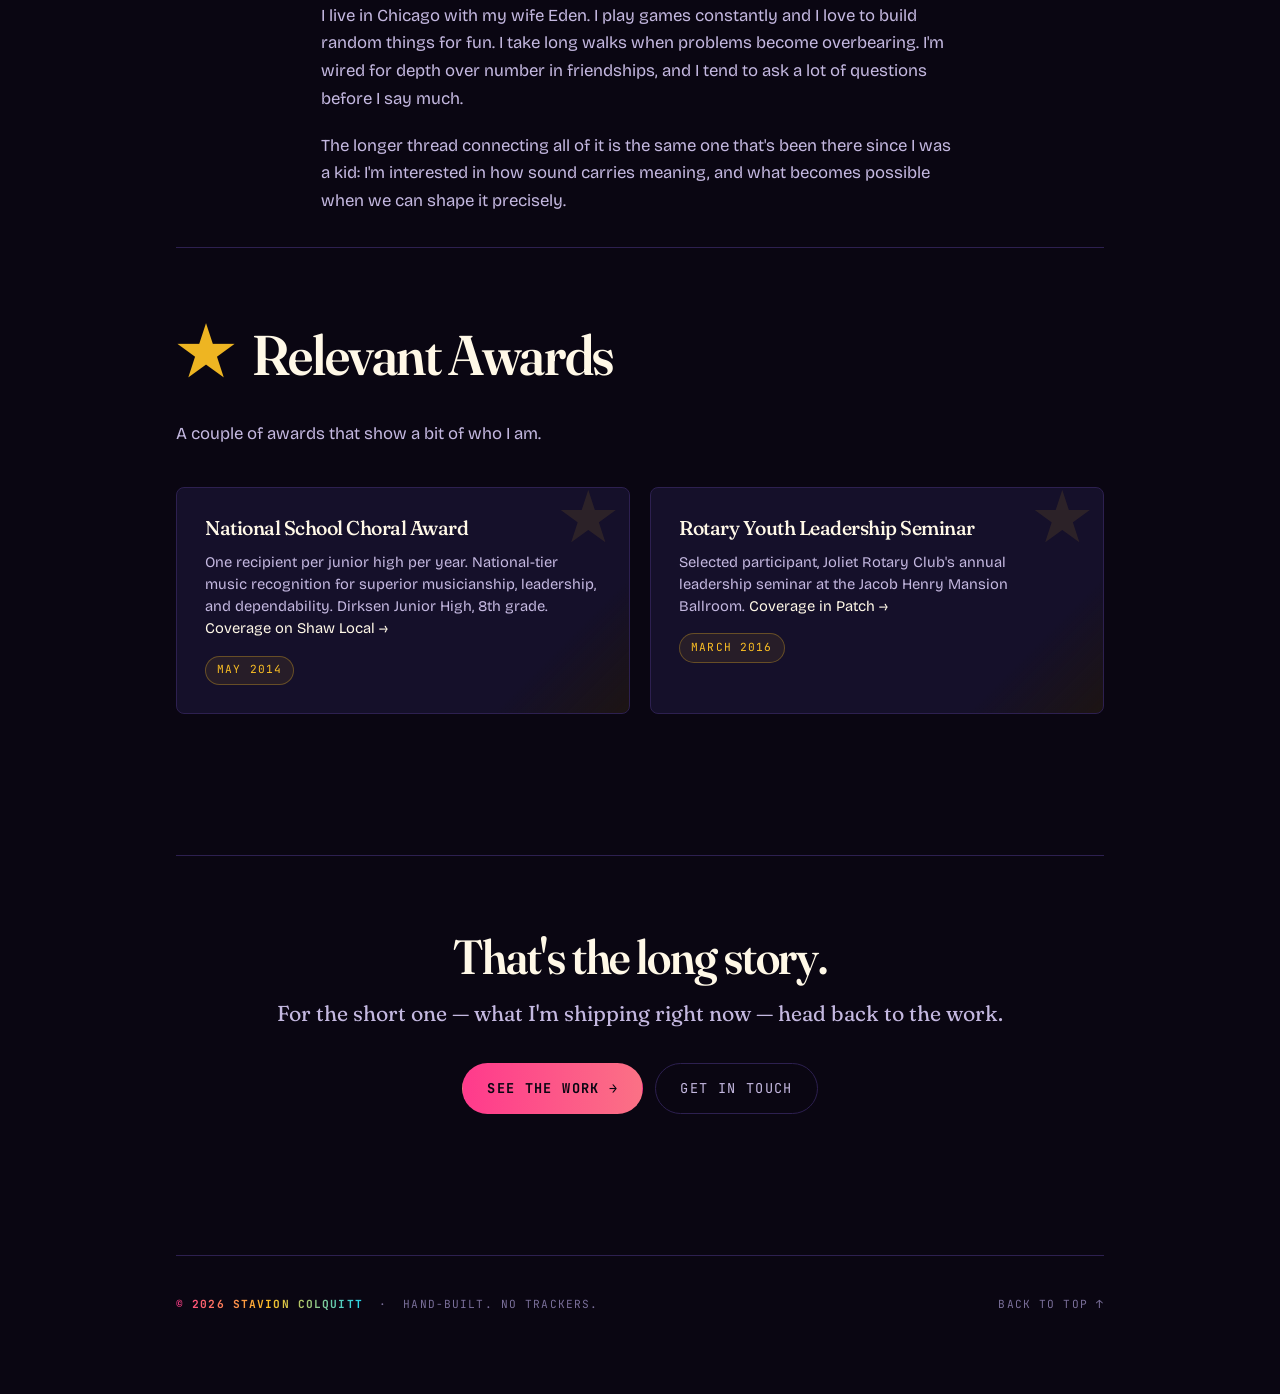
==== commit 1568b441: "Update educational status and program enrollment details" ====
--- a/about.html
+++ b/about.html
@@ -70,8 +70,8 @@
     </p>
     <p>
       I have an Audio engineering degree from the University of St. Francis
-      (2022), a Cisco CCNP Collaboration, and am starting a Master's in
-      Artificial Intelligence at Lewis University this fall.
+      (2022), a Cisco CCNP Collaboration, and am enrolled in a Master's in
+      Artificial Intelligence at Lewis University.
     </p>
   </section>
 
@@ -92,7 +92,7 @@
   <section class="bio">
     <h2 class="bio__heading">How the threads connect</h2>
     <p>
-      My degree is in <strong>Digital Audio Recording Arts</strong>
+      My undergrad degree is in <strong>Digital Audio Recording Arts</strong>
       &mdash; engineering, mixing, performing, signal flow, and the
       business side of music: marketing, rights, and distribution. Most of my
       professional work has been in enterprise audio and unified
@@ -141,7 +141,7 @@
       <h2 class="bio__heading">What I'm building toward</h2>
       <p>
         Graduate school first &mdash; <strong>MS in Artificial
-        Intelligence at Lewis University</strong>, starting Fall 2026,
+        Intelligence at Lewis University</strong>, enrolled and expected to graduate May 2028,
         with research interests in audio ML and personalized voice
         modeling for music.
       </p>
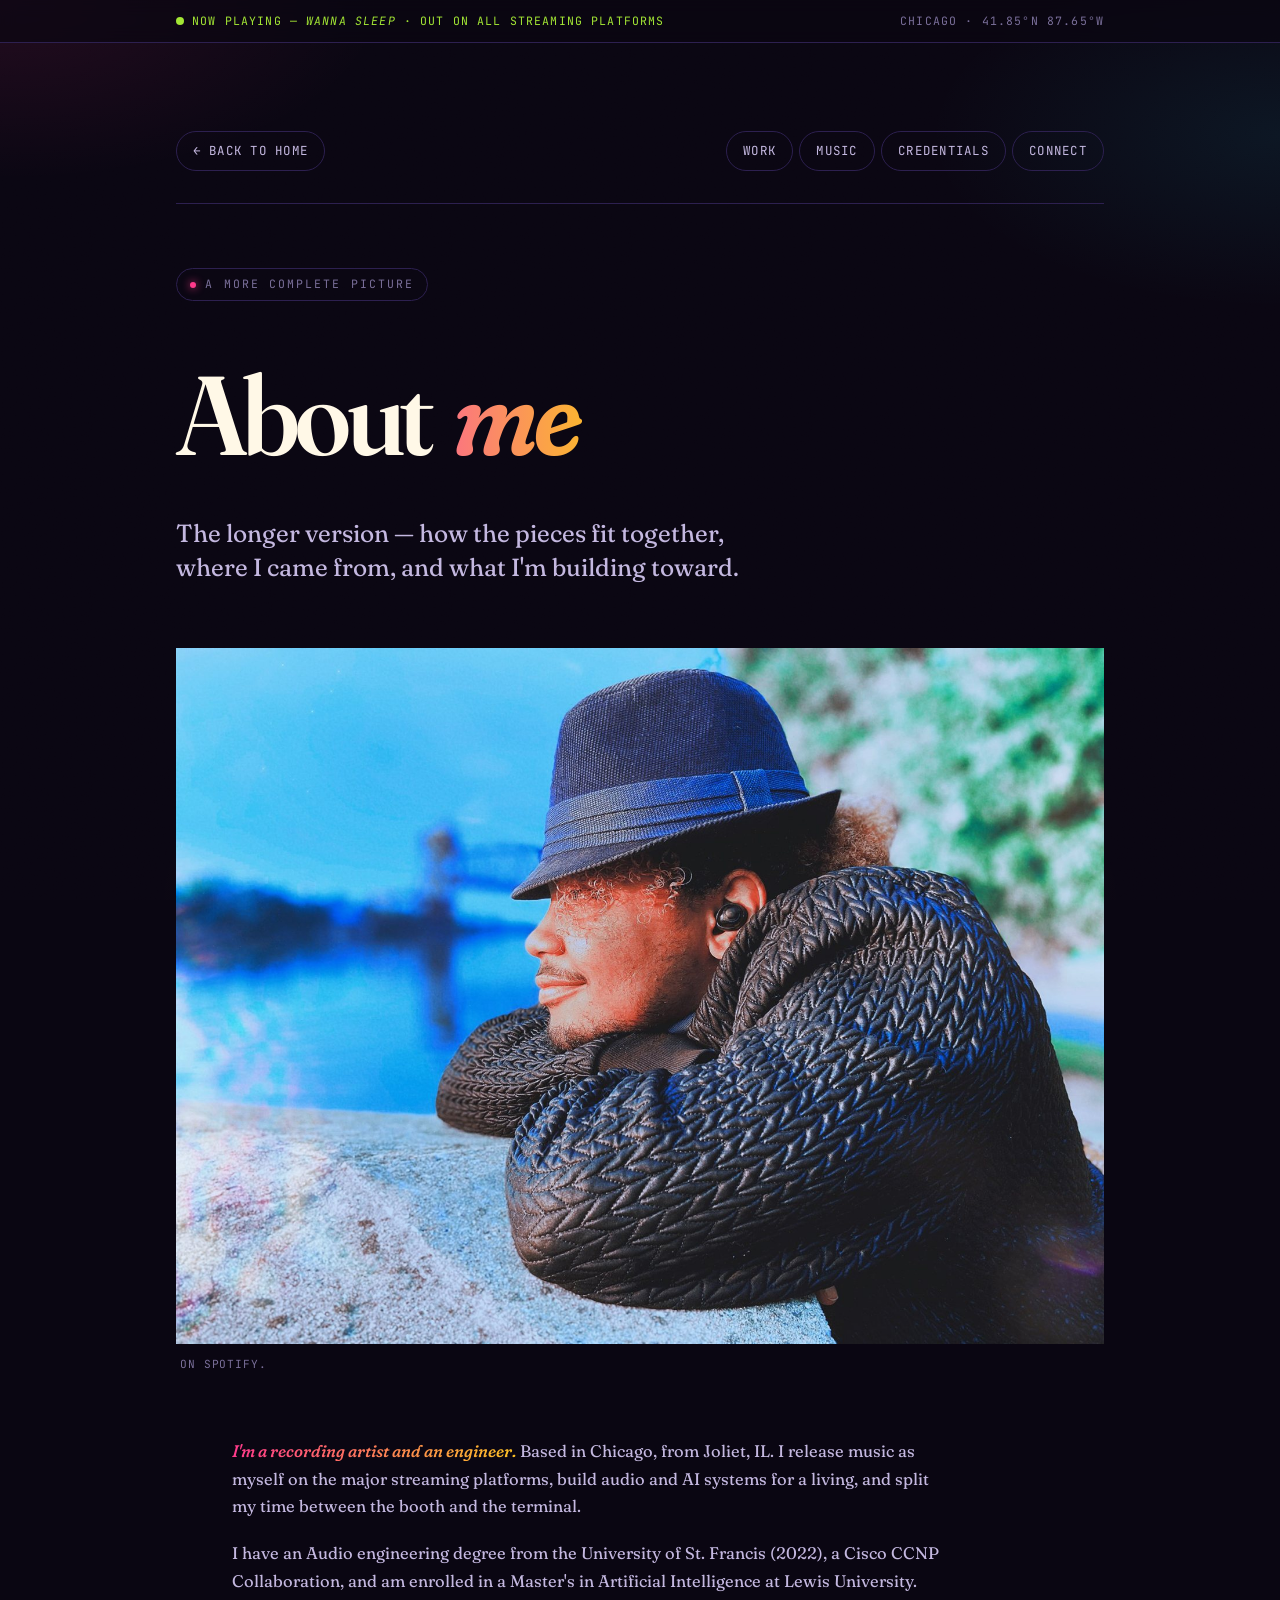
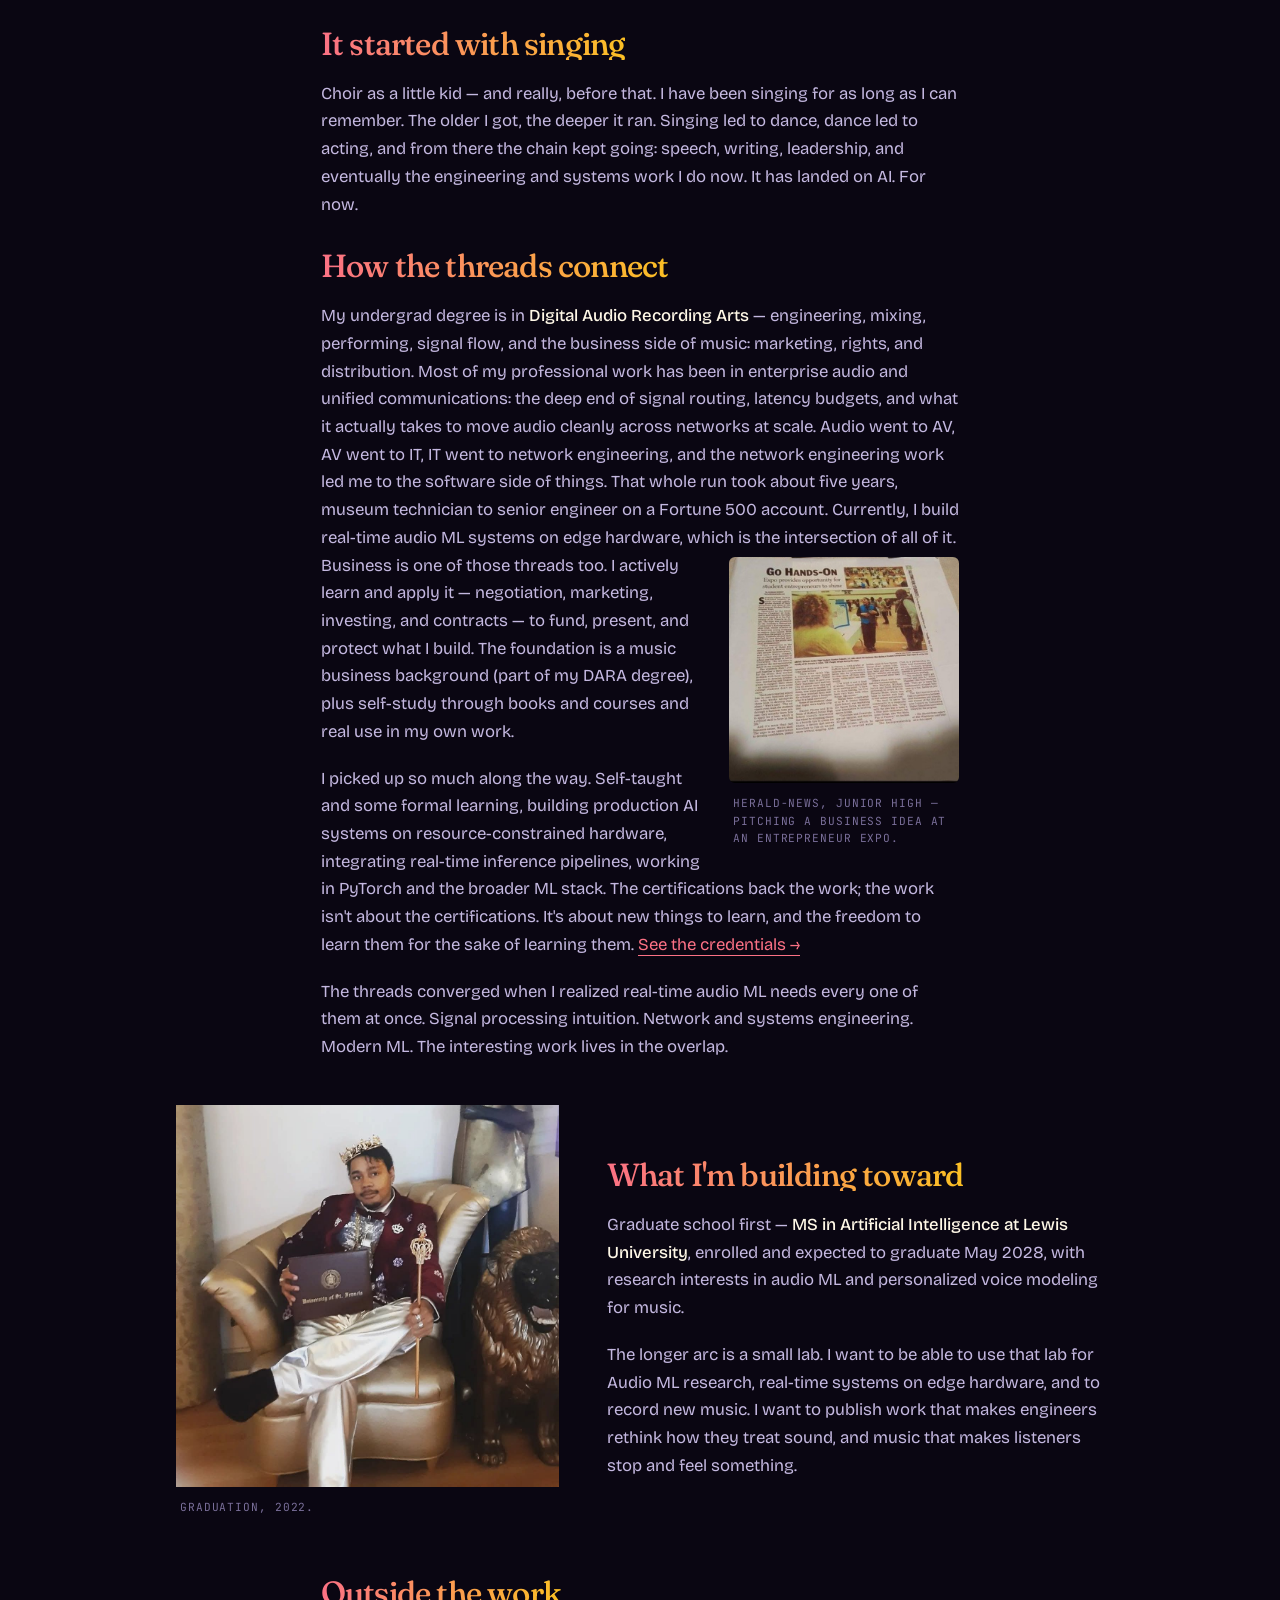
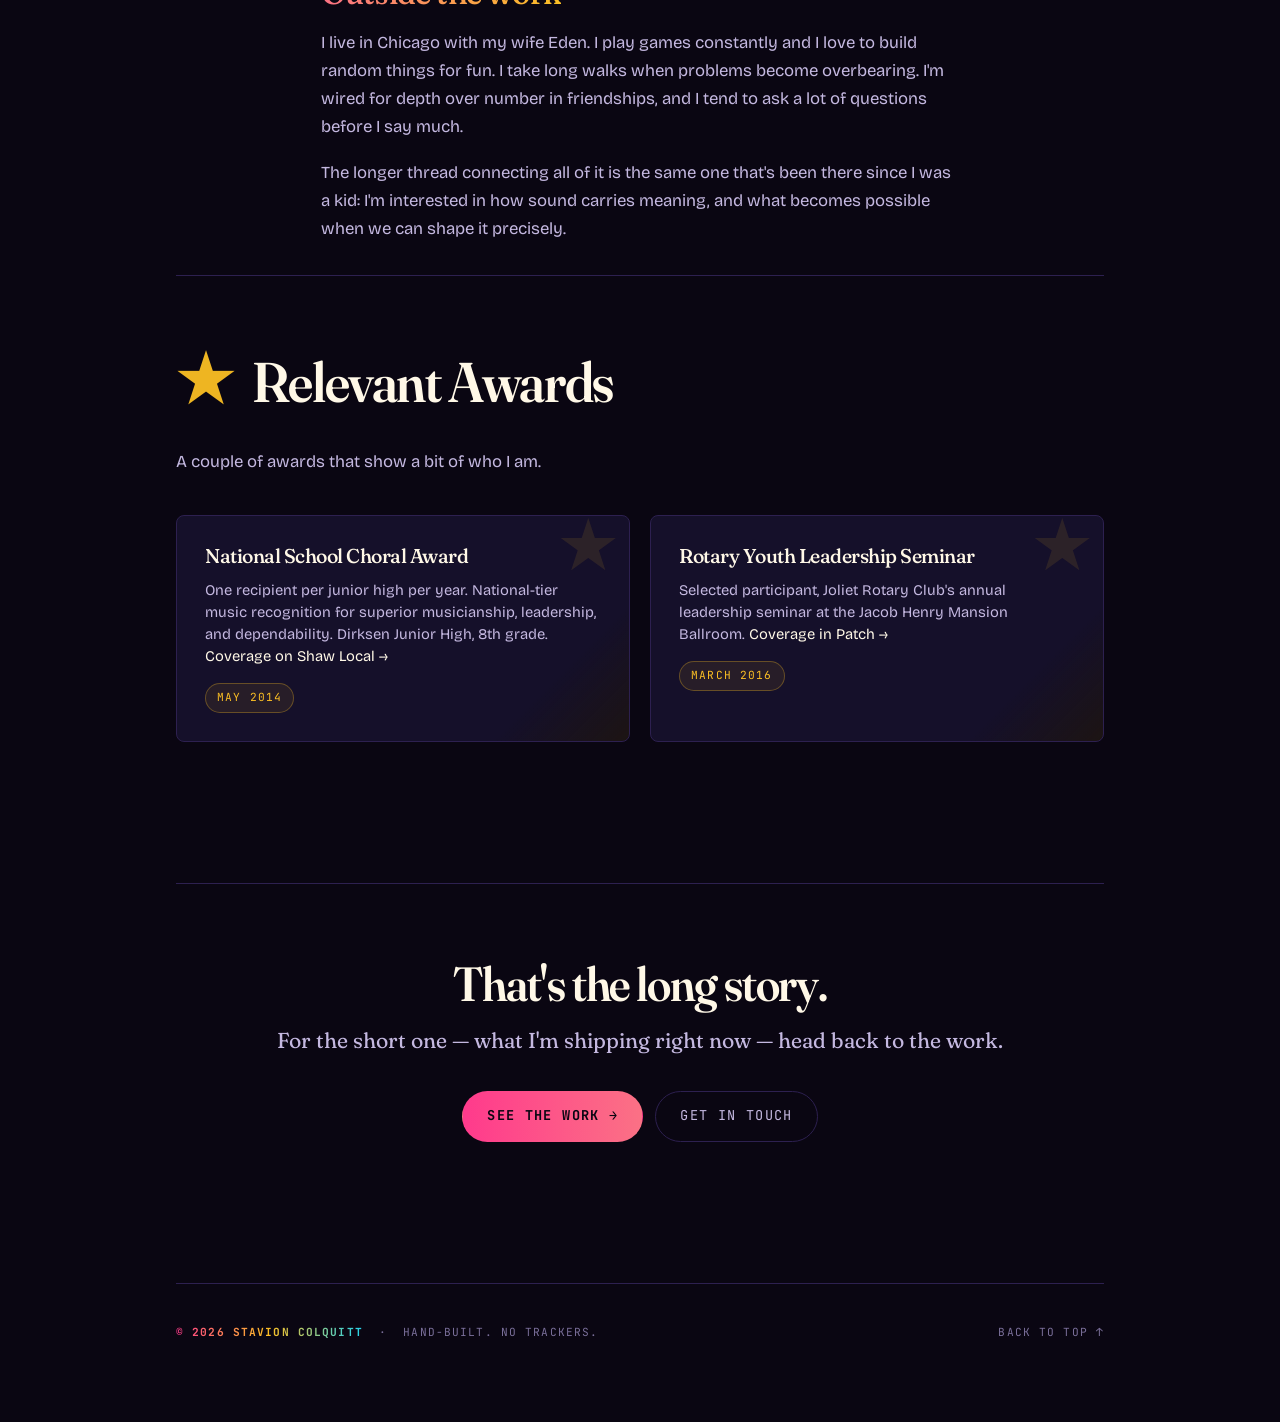
==== commit 2faa5c44: "Add career pace line to About" ====
--- a/about.html
+++ b/about.html
@@ -98,7 +98,7 @@
       professional work has been in enterprise audio and unified
       communications: the deep end of signal routing, latency budgets,
       and what it actually takes to move audio cleanly across networks
-      at scale. Audio went to AV, AV went to IT, IT went to network engineering, and the network engineering work led me to the software side of things. 
+      at scale. Audio went to AV, AV went to IT, IT went to network engineering, and the network engineering work led me to the software side of things. That whole run took about five years, museum technician to senior engineer on a Fortune 500 account. 
       Currently, I build real-time audio ML systems on edge hardware, which is the intersection of all of it.
     </p>
 
--- a/styles.css
+++ b/styles.css
@@ -282,8 +282,6 @@
   transition: gap 200ms var(--ease);
 }
 .project__link:hover { gap: 0.7rem; }
-.project--ghost { opacity: 0.65; background: transparent; border-style: dashed; }
-.project--ghost .project__title { font-style: italic; }
 
 /* ============================================================
    MUSIC
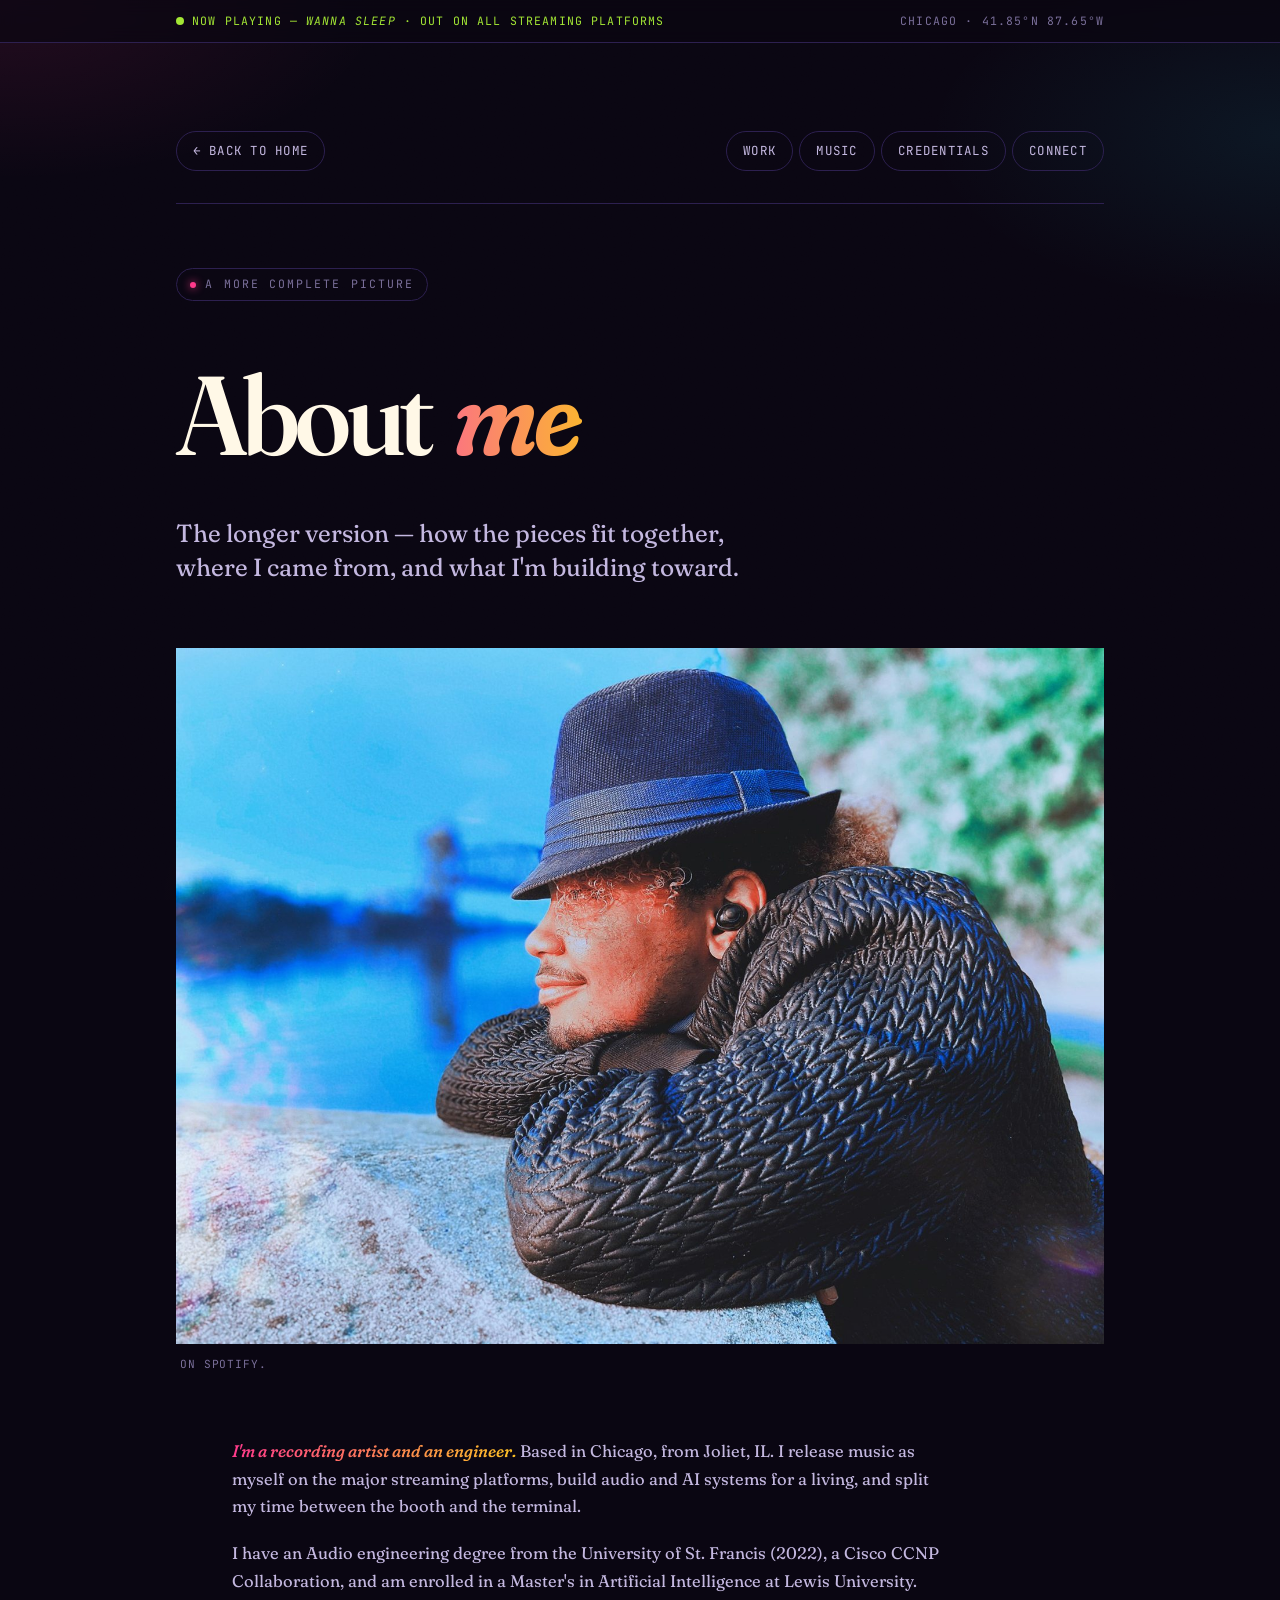
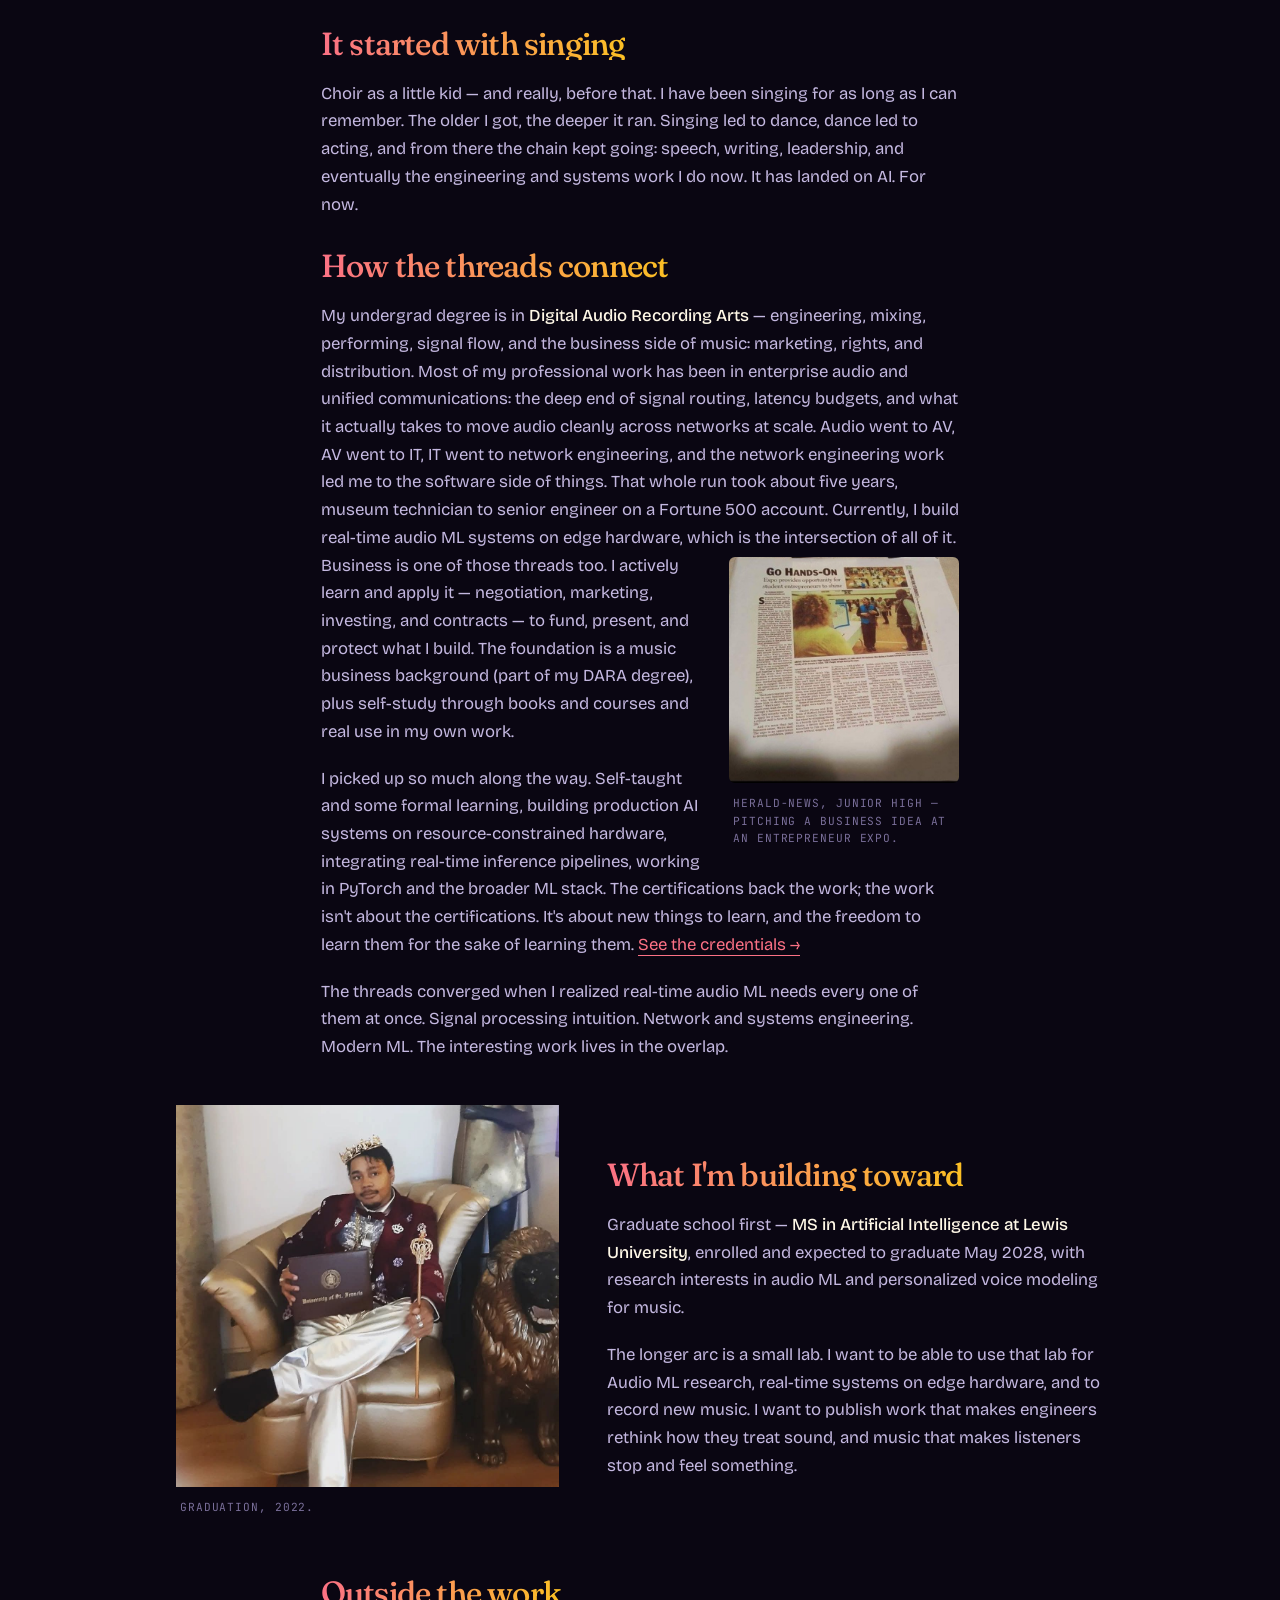
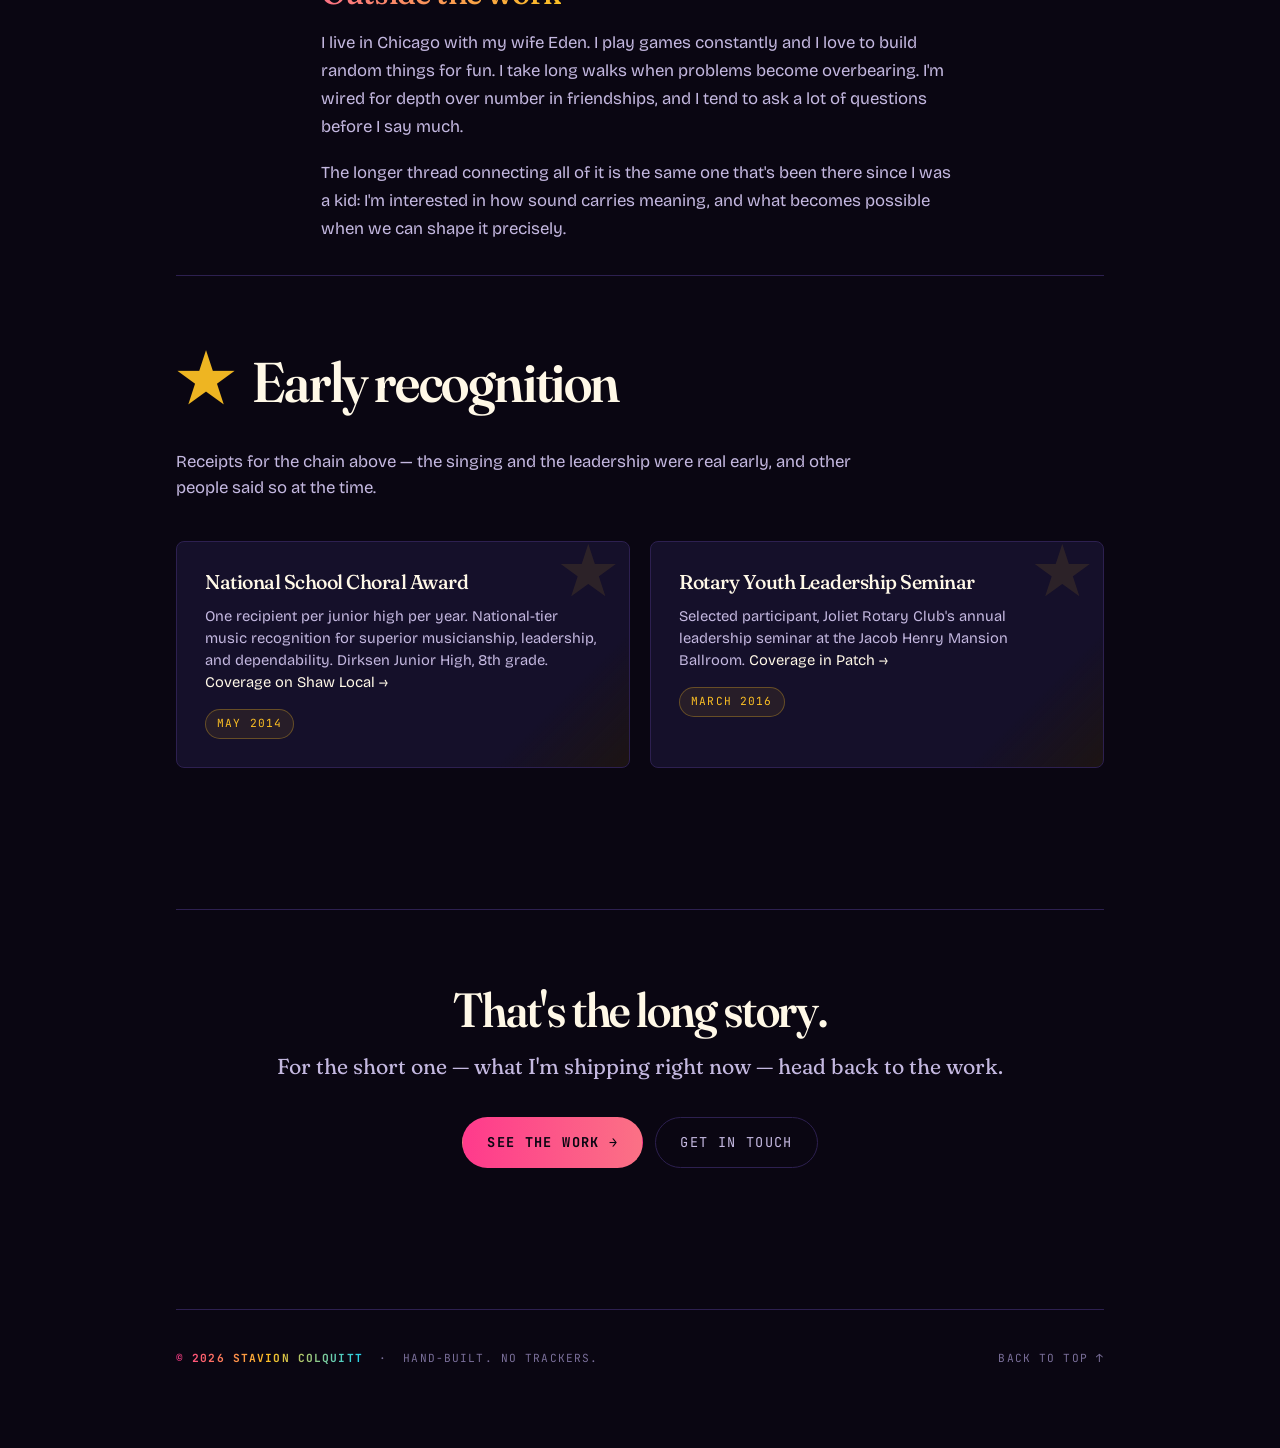
==== commit 8ea78a16: "Retitle awards section to Early recognition and reframe intro" ====
--- a/about.html
+++ b/about.html
@@ -172,14 +172,15 @@
     </p>
   </section>
 
-  <!-- RELEVANT AWARDS -->
+  <!-- EARLY RECOGNITION -->
   <section class="section" id="honors" style="--accent: var(--gold);">
     <div class="section__head">
       <span class="section__num">★</span>
-      <h2 class="section__title">Relevant Awards</h2>
+      <h2 class="section__title">Early recognition</h2>
     </div>
     <p class="section__intro">
-      A couple of awards that show a bit of who I am.
+      Receipts for the chain above &mdash; the singing and the leadership were
+      real early, and other people said so at the time.
     </p>
     <div class="honors-grid">
       <div class="honor-card">
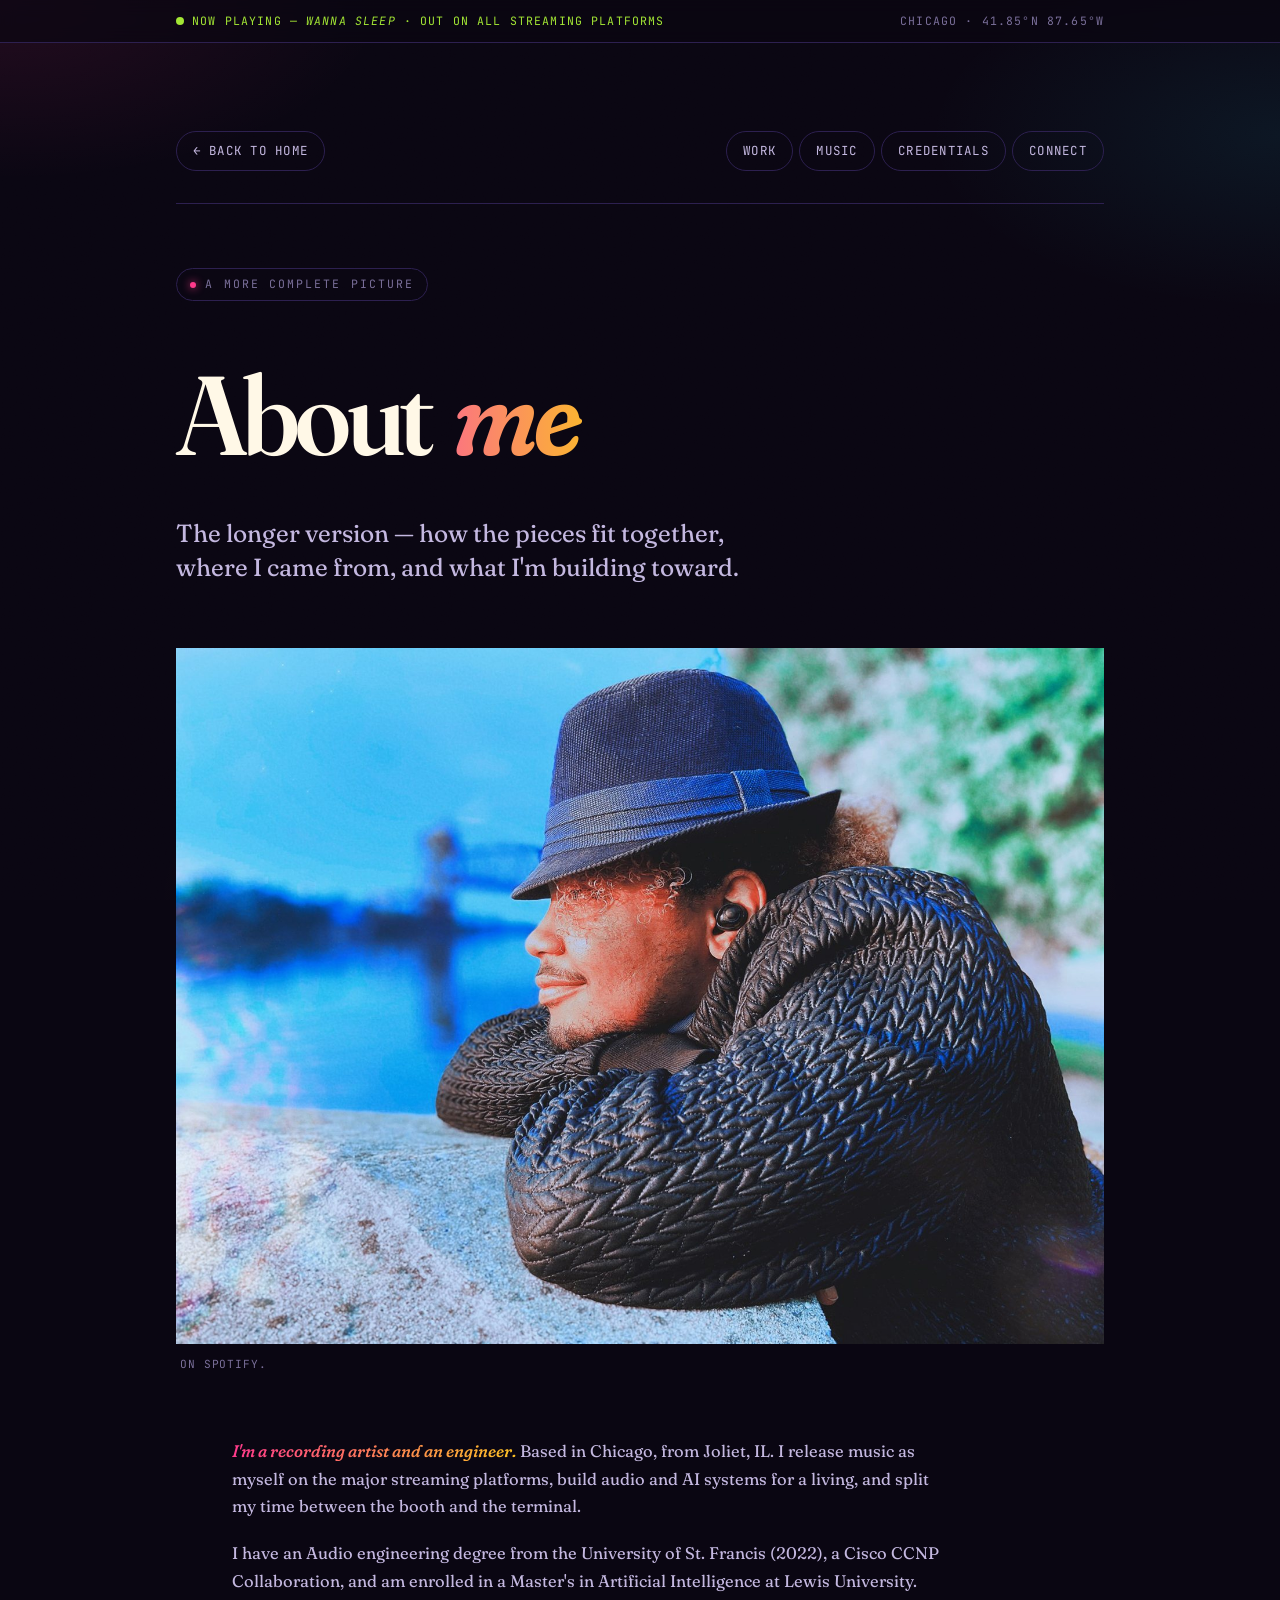
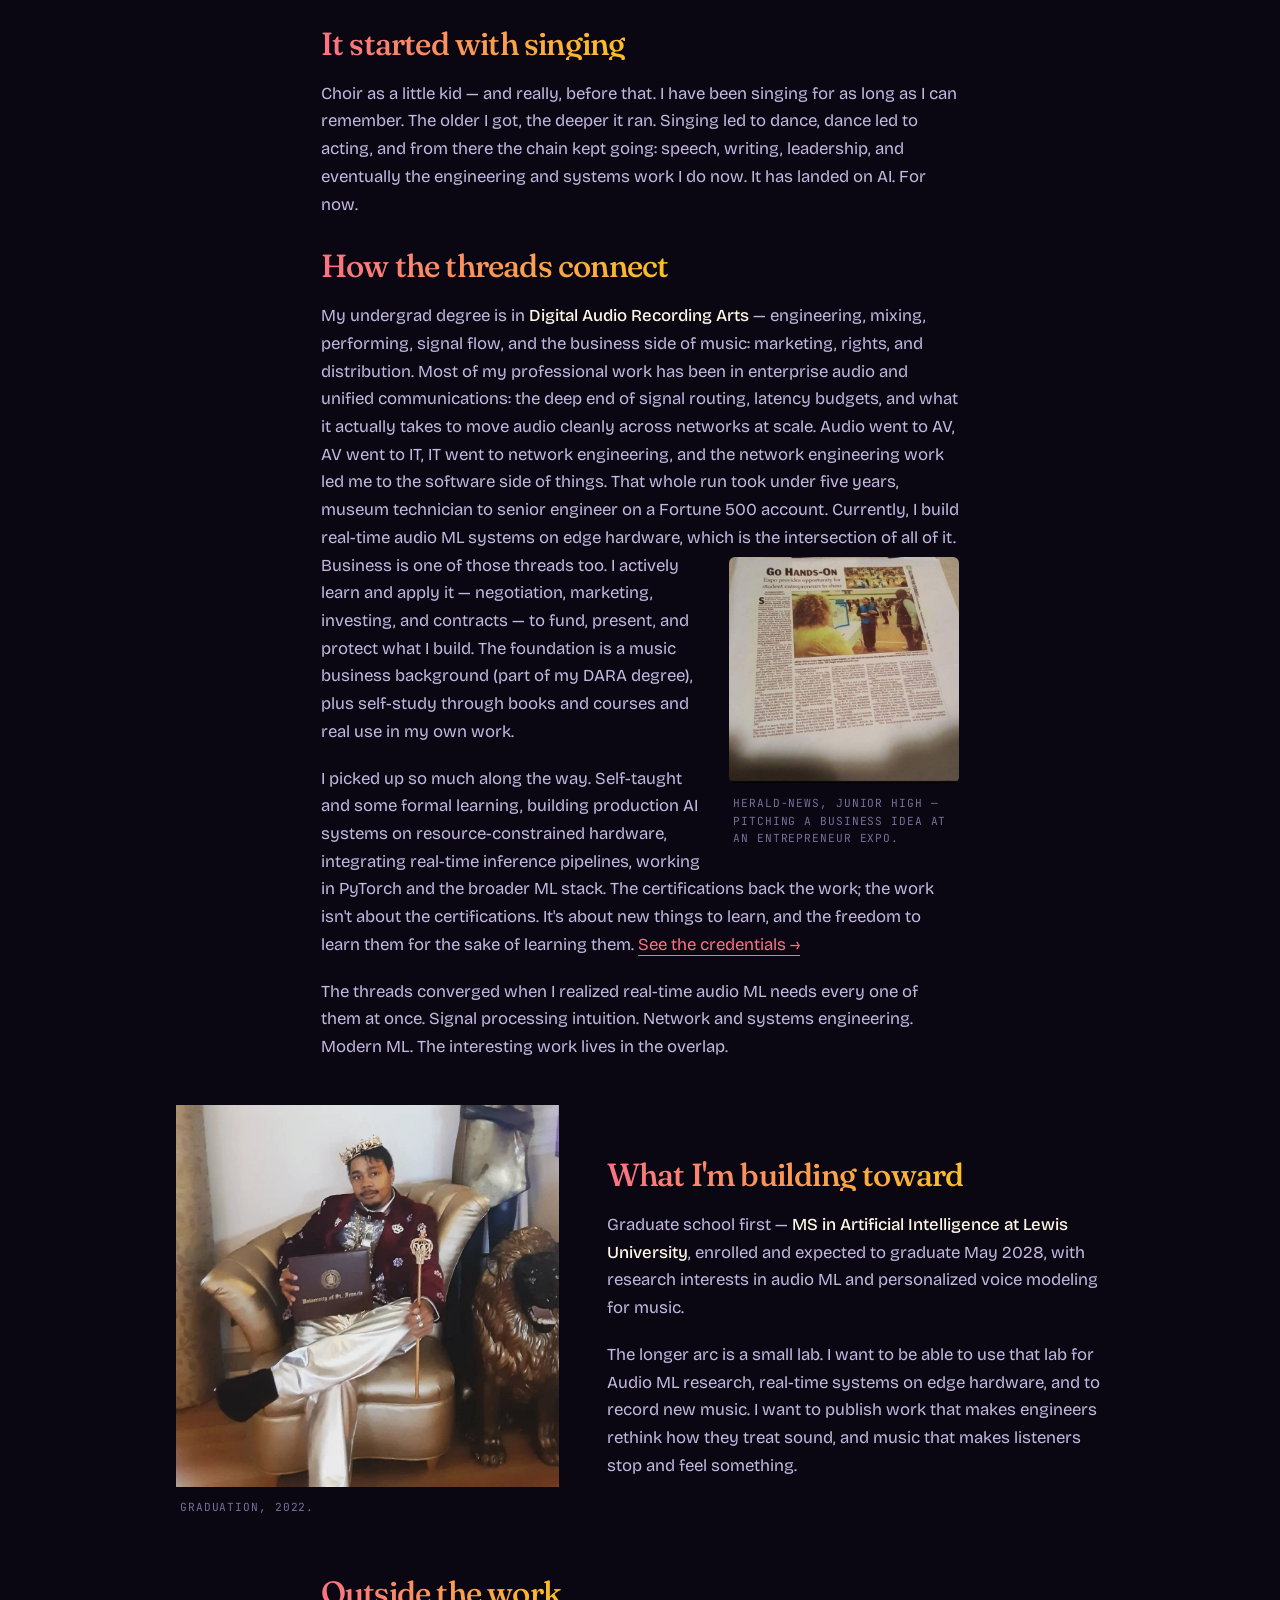
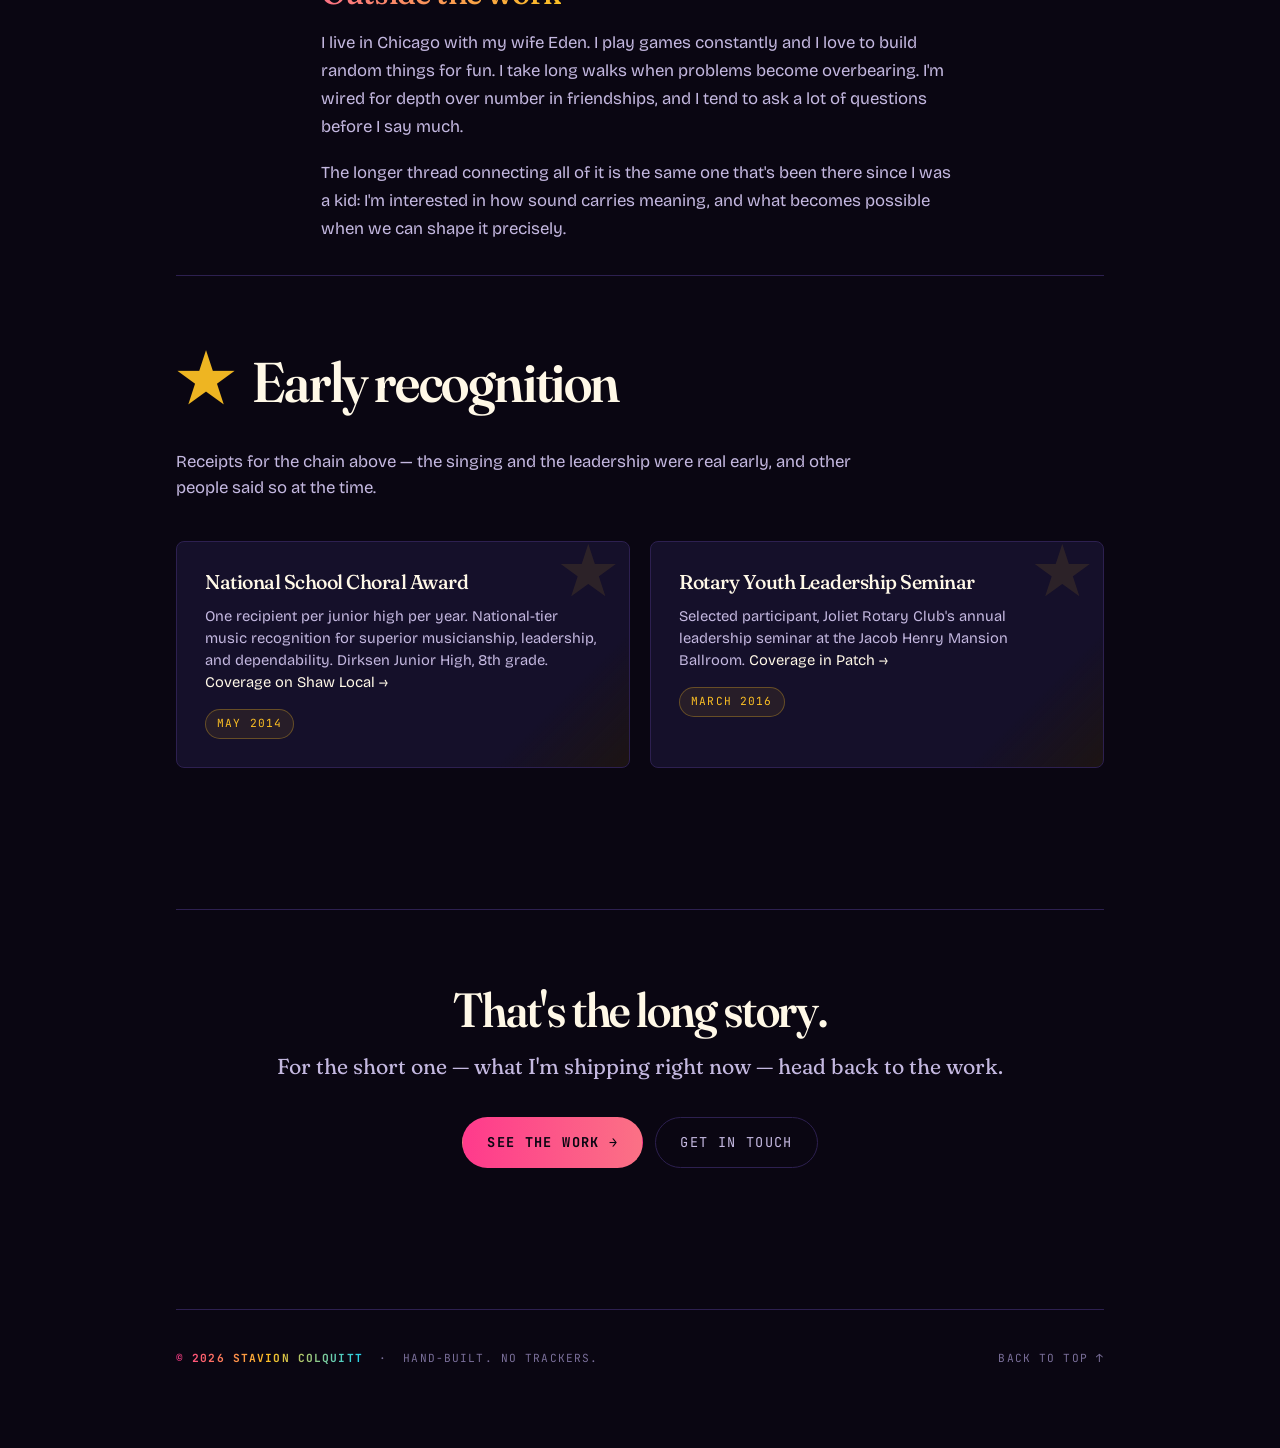
==== commit 3c277d06: "Correct career pace to under five years" ====
--- a/about.html
+++ b/about.html
@@ -98,7 +98,7 @@
       professional work has been in enterprise audio and unified
       communications: the deep end of signal routing, latency budgets,
       and what it actually takes to move audio cleanly across networks
-      at scale. Audio went to AV, AV went to IT, IT went to network engineering, and the network engineering work led me to the software side of things. That whole run took about five years, museum technician to senior engineer on a Fortune 500 account. 
+      at scale. Audio went to AV, AV went to IT, IT went to network engineering, and the network engineering work led me to the software side of things. That whole run took under five years, museum technician to senior engineer on a Fortune 500 account. 
       Currently, I build real-time audio ML systems on edge hardware, which is the intersection of all of it.
     </p>
 
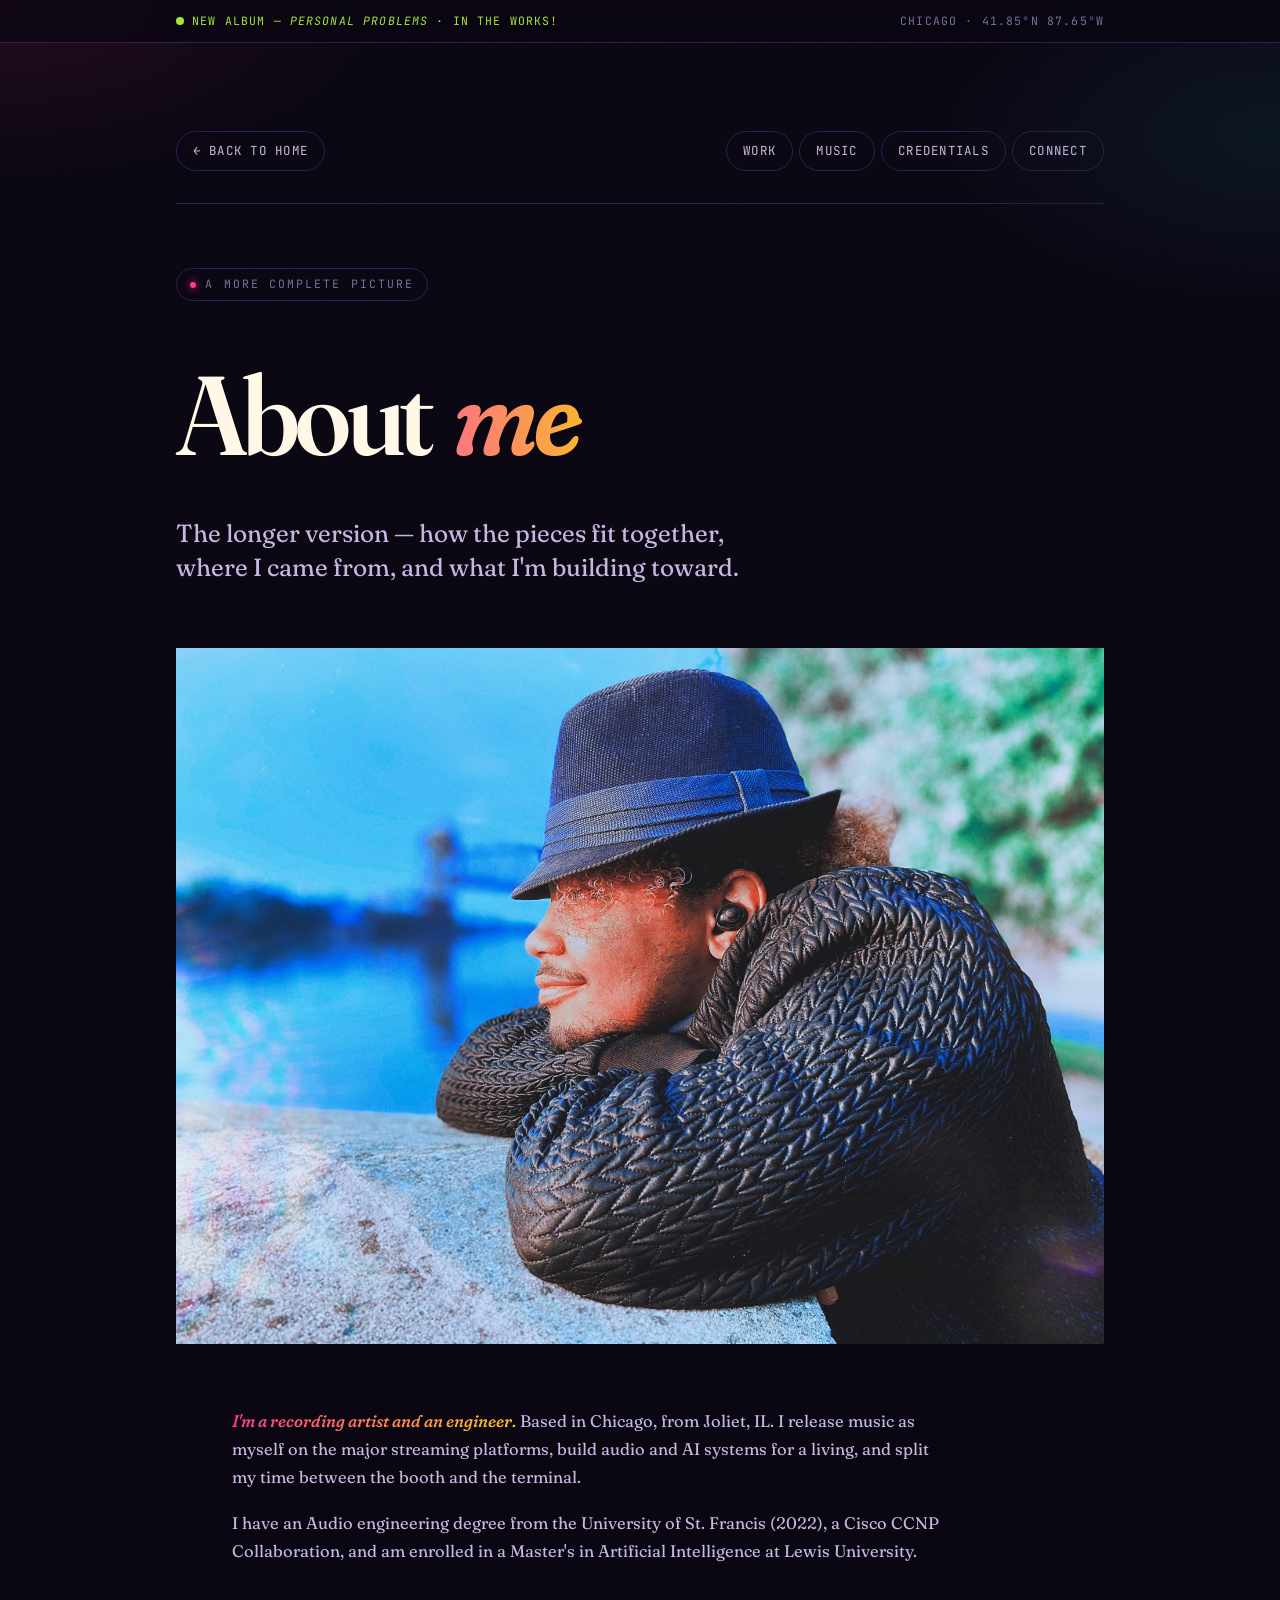
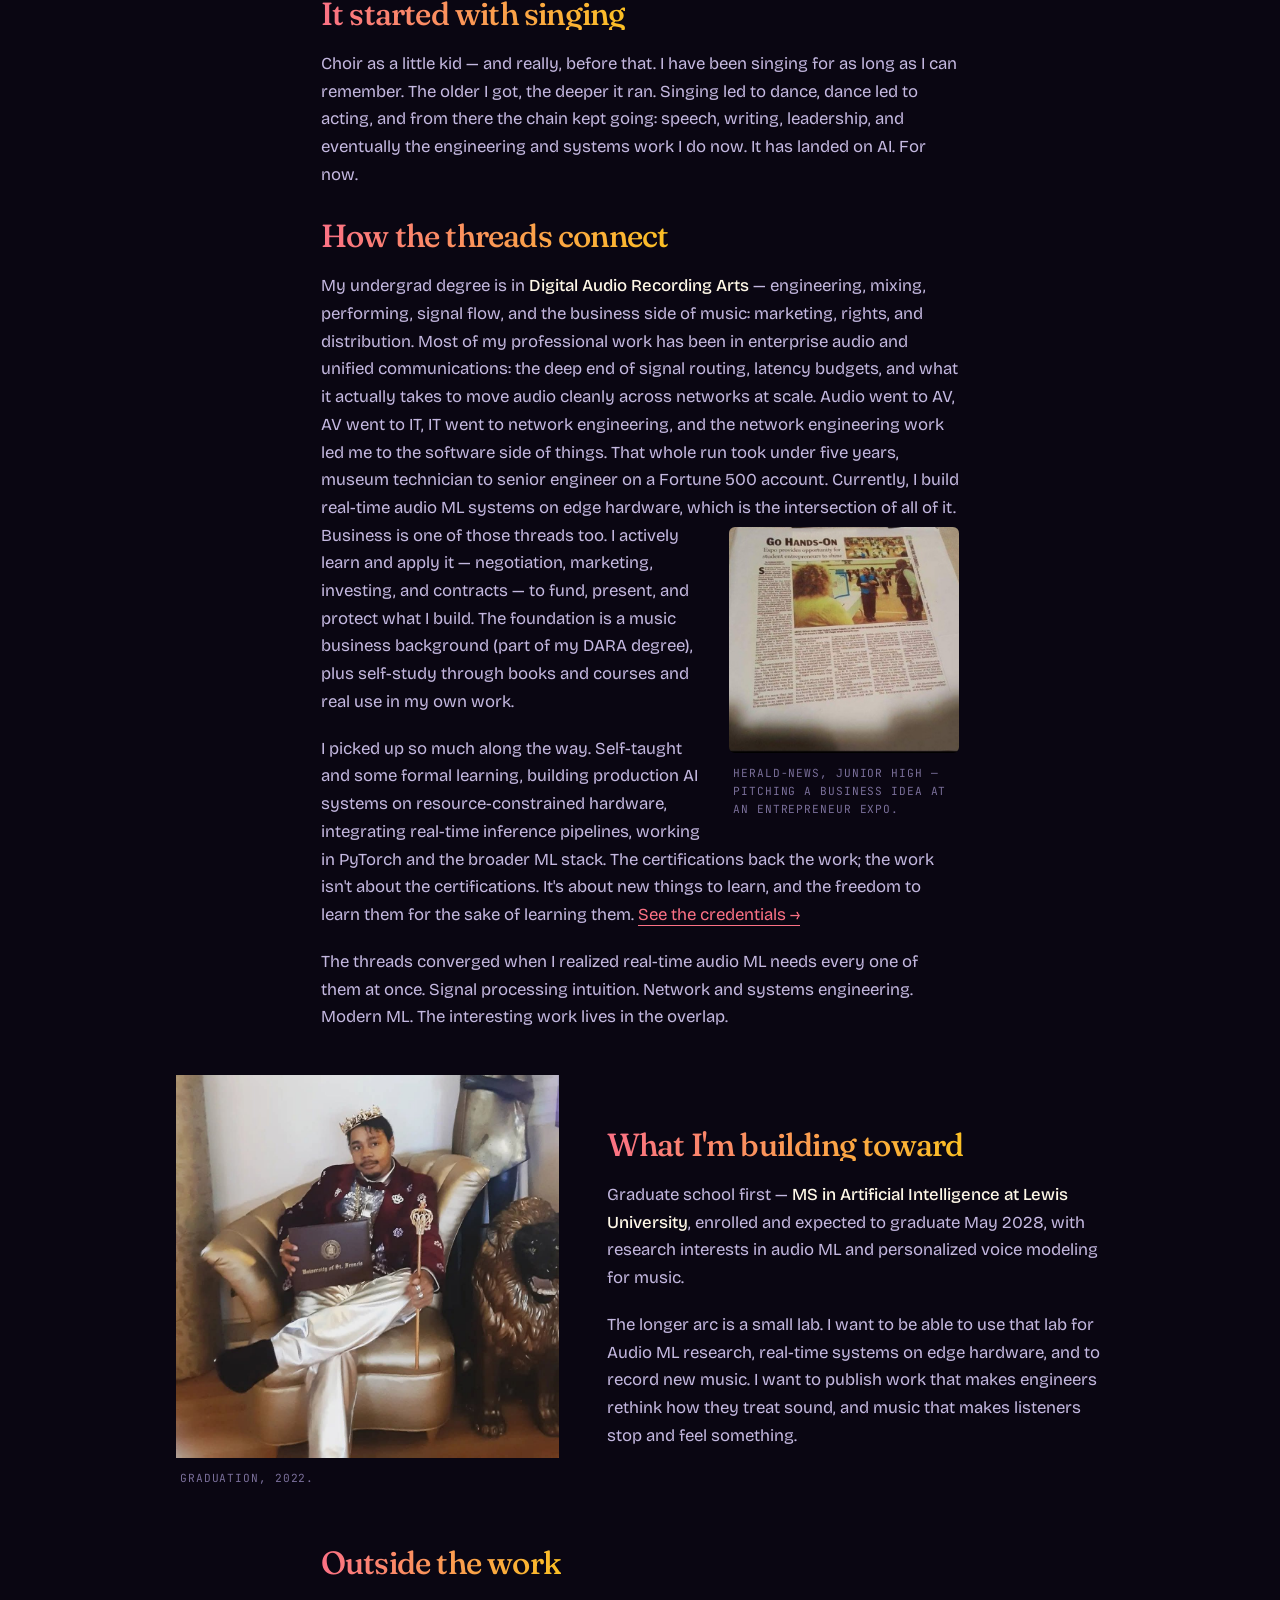
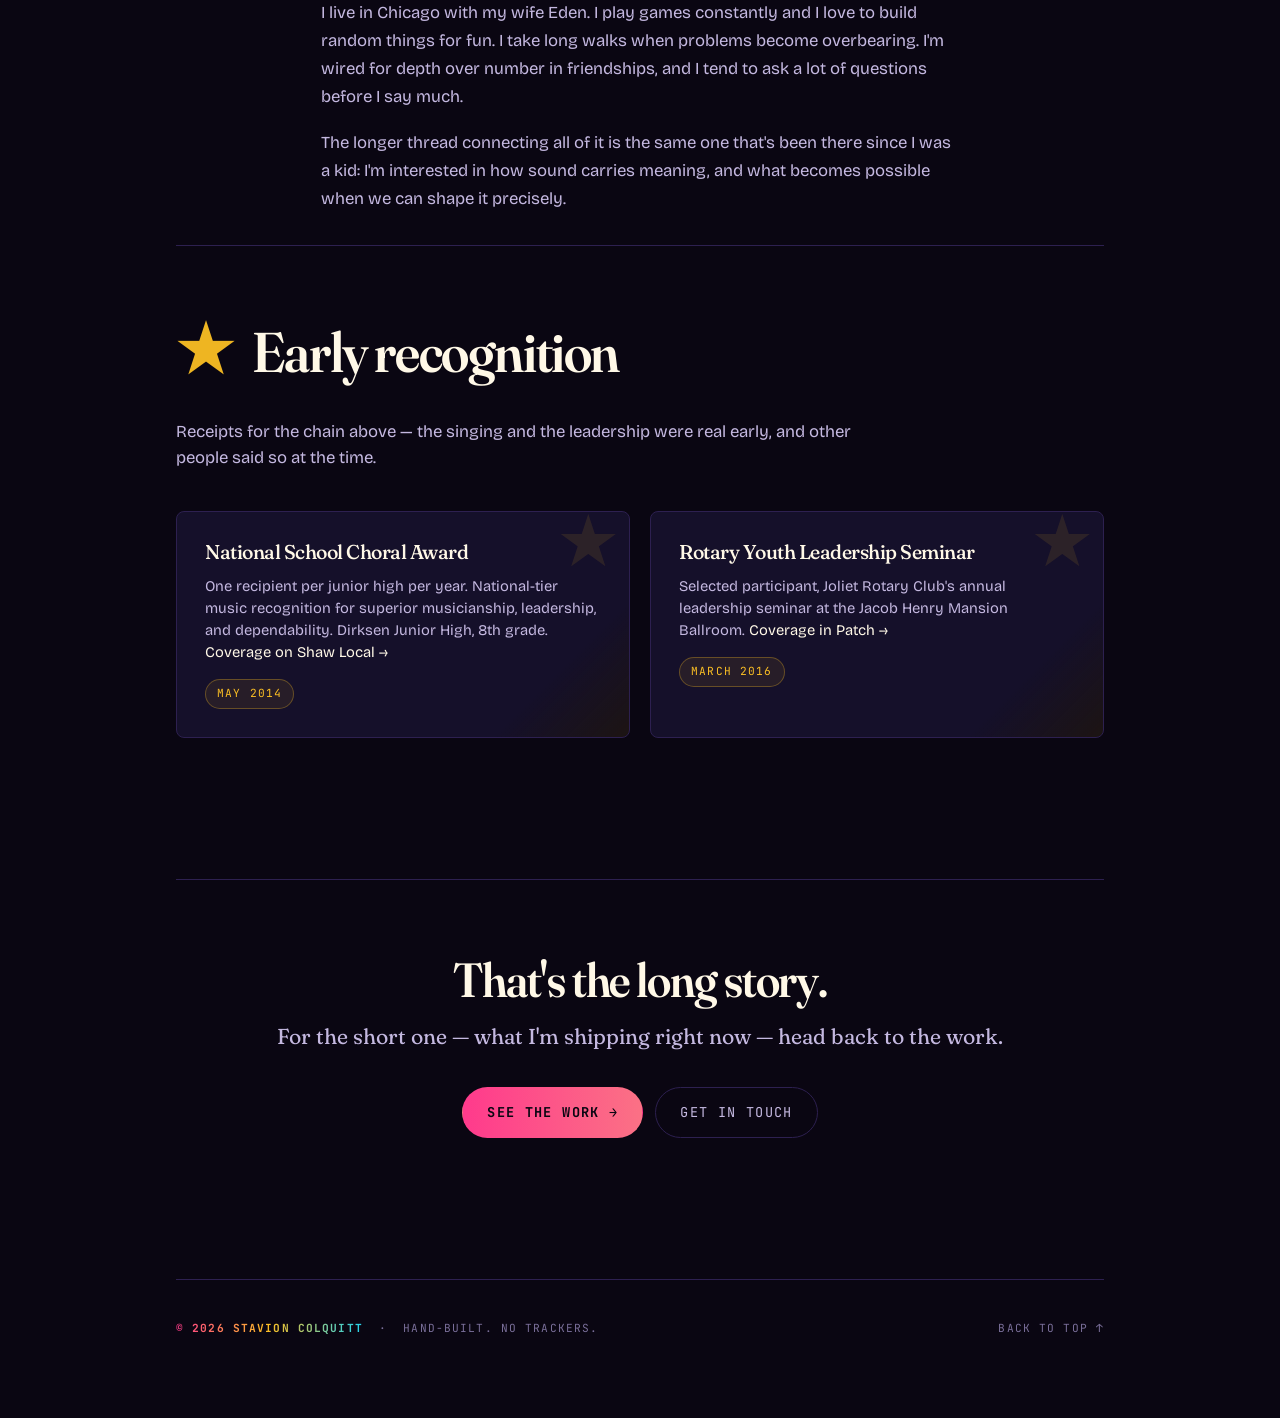
==== commit 55c2561a: "About: remove 'On Spotify' caption from hero photo" ====
--- a/about.html
+++ b/about.html
@@ -15,6 +15,23 @@
 
 <link rel="stylesheet" href="styles.css">
 <script defer src="status.js"></script>
+
+<!-- Structured data: same person as the homepage (shared @id) -->
+<script type="application/ld+json">
+{
+  "@context": "https://schema.org",
+  "@type": "ProfilePage",
+  "url": "https://stavioncolquitt.com/about.html",
+  "name": "About — Stavion Colquitt",
+  "description": "Stavion Colquitt — recording artist, audio engineer, building at the intersection of music and machine learning.",
+  "mainEntity": {
+    "@type": "Person",
+    "@id": "https://stavioncolquitt.com/#person",
+    "name": "Stavion Colquitt",
+    "url": "https://stavioncolquitt.com/"
+  }
+}
+</script>
 </head>
 <body data-page="about">
 
@@ -54,10 +71,9 @@
     </p>
   </section>
 
-  <!-- HERO: present-day, Spotify artist page -->
+  <!-- HERO: present-day -->
   <figure class="photo photo--hero">
-    <img src="assets/photos/photo-14.jpg" alt="Stavion Colquitt on Spotify" loading="eager">
-    <figcaption>On Spotify.</figcaption>
+    <img src="assets/photos/photo-14.jpg" alt="Stavion Colquitt" loading="eager">
   </figure>
 
   <!-- BIO LEAD -->
--- a/styles.css
+++ b/styles.css
@@ -836,3 +836,19 @@
     margin: 1rem 0 1.25rem;
   }
 }
+
+/* Resume download thumbnail (credentials page) */
+.resume-thumb {
+  position: relative; display: block; border-radius: 10px; overflow: hidden;
+  border: 1px solid var(--rule); box-shadow: 0 18px 40px rgba(0,0,0,.45);
+  transition: transform 200ms var(--ease), box-shadow 200ms var(--ease);
+}
+.resume-thumb img { display: block; width: 100%; height: auto; }
+.resume-thumb:hover { transform: translateY(-3px) rotate(-0.4deg); box-shadow: 0 24px 50px rgba(255,58,140,.25); }
+.resume-thumb__badge {
+  position: absolute; right: 0.75rem; bottom: 0.75rem;
+  font-family: var(--font-mono); font-size: 0.72rem; letter-spacing: 0.08em; text-transform: uppercase;
+  color: var(--ink); background: var(--pink); padding: 0.4rem 0.7rem; border-radius: 999px;
+}
+.resume-link { font-family: var(--font-mono); font-size: 0.85rem; letter-spacing: 0.06em; text-transform: uppercase; color: var(--pink); border-bottom: 1px solid var(--pink); padding-bottom: 2px; }
+.resume-link:hover { color: var(--ink); border-color: var(--ink); }
